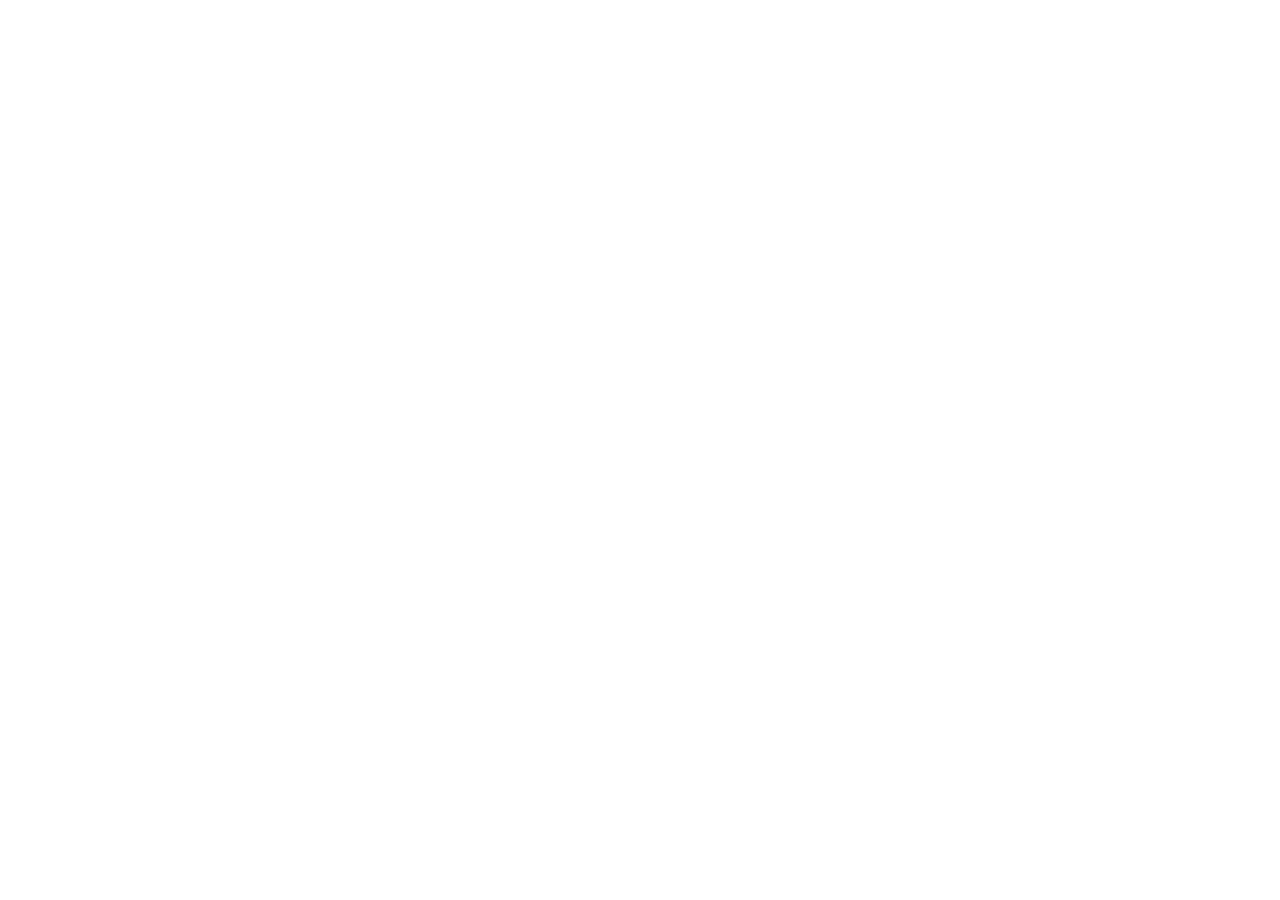
==== src/acessibilidade.html @ 803e3a6e "Organiza site em src e documentação em docs sem alterar arquivos" ====
<!DOCTYPE html>
<html lang="en">
<head>
    <meta charset="UTF-8">
    <meta name="viewport" content="width=device-width, initial-scale=1.0">
    <title>Document</title>
</head>
<body>
    
</body>
</html>
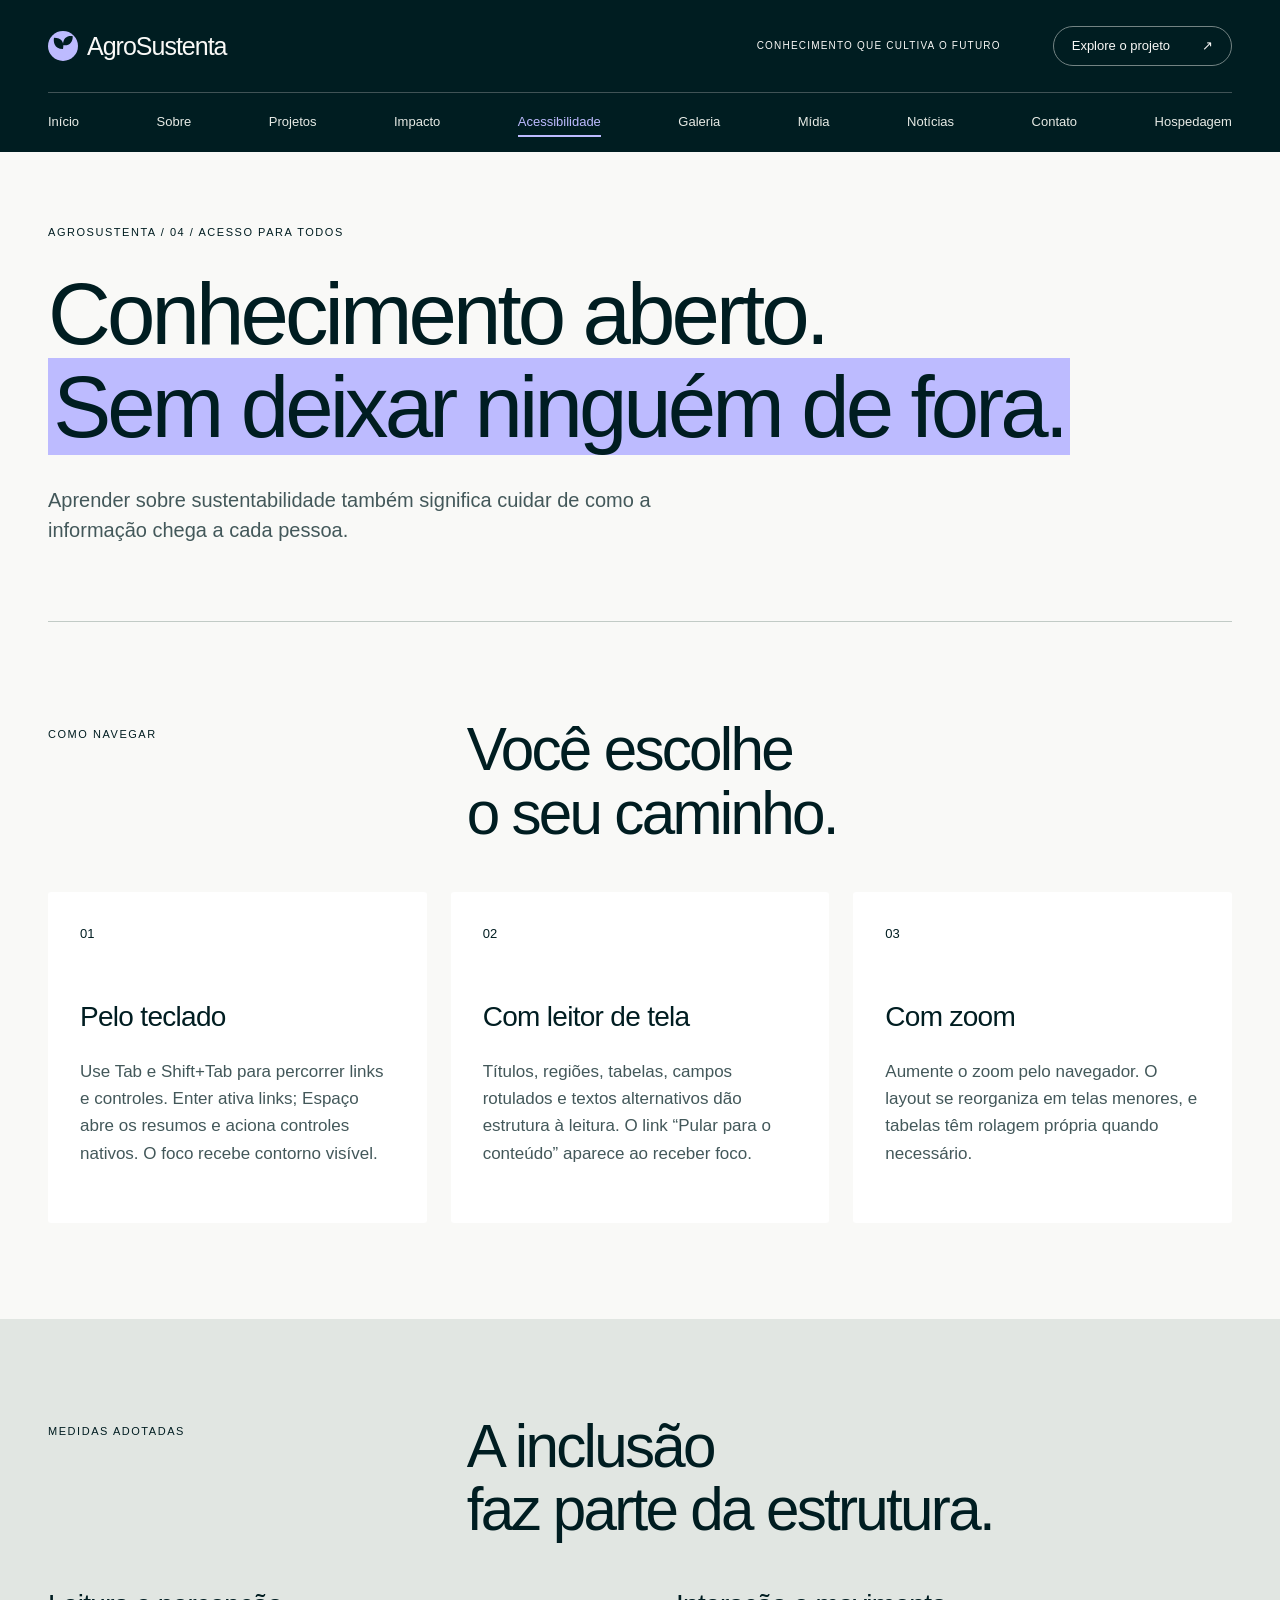
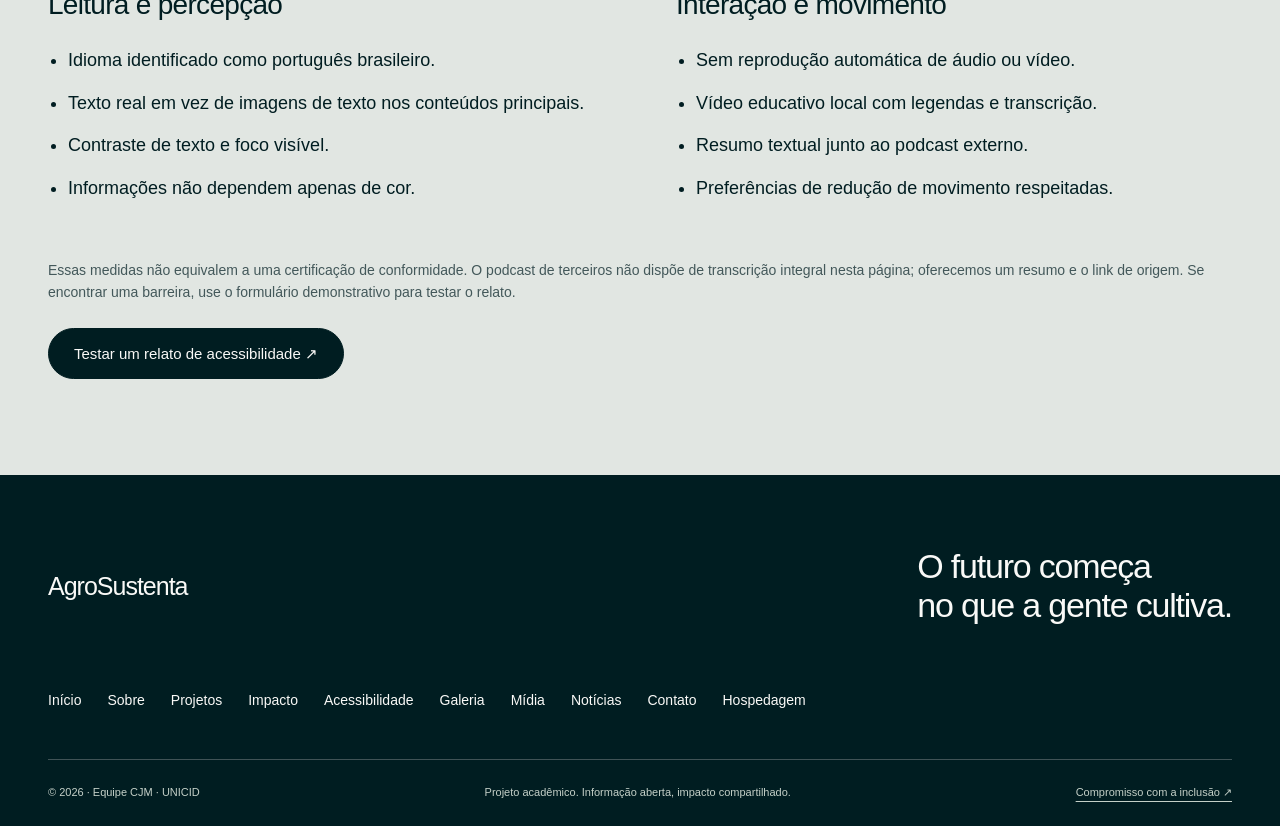
==== commit bd5d0915: "feat: implementa AgroSustenta em HTML/CSS e prepara deploy Railway" ====
--- a/src/acessibilidade.html
+++ b/src/acessibilidade.html
@@ -1,11 +1,71 @@
-<!DOCTYPE html>
-<html lang="en">
-<head>
-    <meta charset="UTF-8">
-    <meta name="viewport" content="width=device-width, initial-scale=1.0">
-    <title>Document</title>
-</head>
-<body>
-    
-</body>
-</html>+<!doctype html>
+<html lang="pt-BR">
+<head>
+<meta charset="utf-8">
+<meta name="viewport" content="width=device-width, initial-scale=1">
+<title>Acessibilidade | AgroSustenta</title>
+<meta name="description" content="Conheça os recursos de inclusão e navegação acessível do AgroSustenta.">
+<meta name="theme-color" content="#001d21">
+<link rel="icon" href="assets/simbolo.svg" type="image/svg+xml">
+<link rel="stylesheet" href="css/style.css">
+</head>
+<body>
+<a class="skip" href="#conteudo">Pular para o conteúdo</a>
+<header class="header"><div class="wrap topbar">
+<a class="brand" href="index.html" aria-label="AgroSustenta, início"><img src="assets/simbolo.svg" alt="" width="30" height="30">AgroSustenta</a><span class="header-note">CONHECIMENTO QUE CULTIVA O FUTURO</span><a class="pill small" href="projetos.html">Explore o projeto <span aria-hidden="true">↗</span></a>
+</div>
+<nav class="wrap nav" aria-label="Menu principal"><a href="index.html">Início</a><a href="sobre.html">Sobre</a><a href="projetos.html">Projetos</a><a href="impacto.html">Impacto</a><a href="acessibilidade.html" aria-current="page">Acessibilidade</a><a href="galeria.html">Galeria</a><a href="midia.html">Mídia</a><a href="noticias.html">Notícias</a><a href="contato.html">Contato</a><a href="orcamento_hospedagem.html">Hospedagem</a></nav></header>
+<main id="conteudo" tabindex="-1"><section class="page-intro wrap"><p class="eyebrow">AGROSUSTENTA / 04 / ACESSO PARA TODOS</p>
+<h1>Conhecimento aberto.<br><mark>Sem deixar ninguém de fora.</mark>
+</h1>
+<p class="lead">Aprender sobre sustentabilidade também significa cuidar de como a informação chega a cada pessoa.</p></section><section class="section "><div class="wrap">
+<div class="section-head">
+<p class="eyebrow">COMO NAVEGAR</p>
+<h2>Você escolhe<br>o seu caminho.</h2>
+</div>
+<div class="grid three">
+<article class="card"><span class="card-number">01</span><h3>Pelo teclado</h3>
+<p>Use Tab e Shift+Tab para percorrer links e controles. Enter ativa links; Espaço abre os resumos e aciona controles nativos. O foco recebe contorno visível.</p></article><article class="card"><span class="card-number">02</span><h3>Com leitor de tela</h3>
+<p>Títulos, regiões, tabelas, campos rotulados e textos alternativos dão estrutura à leitura. O link “Pular para o conteúdo” aparece ao receber foco.</p></article><article class="card"><span class="card-number">03</span><h3>Com zoom</h3>
+<p>Aumente o zoom pelo navegador. O layout se reorganiza em telas menores, e tabelas têm rolagem própria quando necessário.</p></article>
+</div>
+</div></section><section class="section sage"><div class="wrap">
+<div class="section-head">
+<p class="eyebrow">MEDIDAS ADOTADAS</p>
+<h2>A inclusão<br>faz parte da estrutura.</h2>
+</div>
+<div class="split">
+<div>
+<h3>Leitura e percepção</h3>
+<ul class="plain-list">
+<li>Idioma identificado como português brasileiro.</li>
+<li>Texto real em vez de imagens de texto nos conteúdos principais.</li>
+<li>Contraste de texto e foco visível.</li>
+<li>Informações não dependem apenas de cor.</li>
+</ul>
+</div>
+<div>
+<h3>Interação e movimento</h3>
+<ul class="plain-list">
+<li>Sem reprodução automática de áudio ou vídeo.</li>
+<li>Vídeo educativo local com legendas e transcrição.</li>
+<li>Resumo textual junto ao podcast externo.</li>
+<li>Preferências de redução de movimento respeitadas.</li>
+</ul>
+</div>
+</div>
+<p class="note">Essas medidas não equivalem a uma certificação de conformidade. O podcast de terceiros não dispõe de transcrição integral nesta página; oferecemos um resumo e o link de origem. Se encontrar uma barreira, use o formulário demonstrativo para testar o relato.</p>
+<a class="pill" href="contato.html">Testar um relato de acessibilidade ↗</a>
+</div></section></main>
+<footer class="footer"><div class="wrap">
+<div class="footer-heading">
+<a class="brand" href="index.html">AgroSustenta</a><p>O futuro começa<br>no que a gente cultiva.</p>
+</div>
+<nav class="footer-nav" aria-label="Menu do rodapé"><a href="index.html">Início</a><a href="sobre.html">Sobre</a><a href="projetos.html">Projetos</a><a href="impacto.html">Impacto</a><a href="acessibilidade.html">Acessibilidade</a><a href="galeria.html">Galeria</a><a href="midia.html">Mídia</a><a href="noticias.html">Notícias</a><a href="contato.html">Contato</a><a href="orcamento_hospedagem.html">Hospedagem</a></nav><div class="footer-bottom">
+<p>© 2026 · Equipe CJM · UNICID</p>
+<p>Projeto acadêmico. Informação aberta, impacto compartilhado.</p>
+<a href="acessibilidade.html">Compromisso com a inclusão ↗</a>
+</div>
+</div></footer>
+</body>
+</html>
--- a/src/css/style.css
+++ b/src/css/style.css
@@ -0,0 +1,949 @@
+/* AgroSustenta: HTML/CSS estático. Referência editorial AngelList / Refero. */
+:root {
+  --ink:#001d21;
+  --paper:#f9f9f7;
+  --sage:#e1e6e2;
+  --accent:#bdbbff;
+  --line:#c2cbc6;
+  --muted:#43585a;
+  --max:1280px
+}
+* {
+  box-sizing:border-box
+}
+html {
+  scroll-behavior:smooth;
+  scroll-padding-top:24px
+}
+body {
+  margin:0;
+  background:var(--paper);
+  color:var(--ink);
+  font:18px/1.6 Arial,Helvetica,sans-serif
+}
+a {
+  color:inherit;
+  text-underline-offset:5px
+}
+a:hover {
+  text-decoration-thickness:2px
+}
+button,input,select,textarea {
+  font:inherit
+}
+img {
+  display:block;
+  max-width:100%;
+  height:auto
+}
+p {
+  margin:0 0 24px
+}
+h1,h2,h3 {
+  font-weight:400;
+  margin:0 0 24px;
+  line-height:1.06;
+  letter-spacing:-.045em
+}
+h1 {
+  font-size:clamp(44px,6.8vw,96px)
+}
+h2 {
+  font-size:clamp(36px,4.7vw,64px)
+}
+h3 {
+  font-size:28px;
+  line-height:1.2;
+  letter-spacing:-.025em
+}
+mark {
+  background:var(--accent);
+  color:var(--ink);
+  padding:0 .06em
+}
+.wrap {
+  width:min(var(--max),calc(100% - 96px));
+  margin-inline:auto
+}
+.skip {
+  position:absolute;
+  top:-100px;
+  left:24px;
+  padding:12px 24px;
+  background:var(--accent);
+  color:var(--ink);
+  z-index:10
+}
+.skip:focus {
+  top:8px
+}
+:focus-visible {
+  outline:3px solid #7161d5;
+  outline-offset:5px
+}
+.header {
+  background:var(--ink);
+  color:var(--paper)
+}
+.topbar {
+  display:flex;
+  align-items:center;
+  justify-content:space-between;
+  gap:24px;
+  padding-block:26px
+}
+.brand {
+  display:flex;
+  align-items:center;
+  gap:9px;
+  font-size:25px;
+  font-weight:500;
+  letter-spacing:-1px;
+  text-decoration:none;
+  white-space:nowrap
+}
+.brand-dot {
+  align-self:flex-start;
+  font-size:12px;
+  margin:2px 0 0 -4px
+}
+.header-note {
+  font-size:10px;
+  letter-spacing:.12em;
+  margin-left:auto;
+  margin-right:28px
+}
+.nav {
+  display:flex;
+  align-items:center;
+  justify-content:space-between;
+  gap:16px;
+  padding-block:17px;
+  border-top:1px solid #405356;
+  flex-wrap:wrap
+}
+.nav a {
+  font-size:13px;
+  text-decoration:none;
+  padding:2px 0;
+  color:#e7ebe6
+}
+.nav a[aria-current] {
+  color:var(--accent);
+  box-shadow:0 2px var(--accent)
+}
+.nav a:hover {
+  color:var(--accent)
+}
+.pill {
+  display:inline-flex;
+  align-items:center;
+  justify-content:center;
+  gap:32px;
+  border:1px solid var(--ink);
+  border-radius:999px;
+  background:var(--ink);
+  color:var(--paper);
+  padding:14px 25px;
+  text-decoration:none;
+  font-size:15px;
+  cursor:pointer;
+  line-height:1.4
+}
+.pill:hover {
+  background:#29464a;
+  text-decoration:none
+}
+.pill.small {
+  background:transparent;
+  border-color:#738383;
+  padding:10px 18px;
+  font-size:13px
+}
+.pill.light {
+  background:var(--accent);
+  color:var(--ink);
+  border:0
+}
+.pill.light:hover {
+  background:#d1d0ff
+}
+.eyebrow {
+  font-size:11px;
+  letter-spacing:.14em;
+  line-height:1.5;
+  margin:0 0 28px
+}
+.hero {
+  background:var(--ink);
+  color:var(--paper);
+  padding:50px 0 0
+}
+.hero-top {
+  display:flex;
+  justify-content:space-between;
+  gap:24px
+}
+.hero .eyebrow {
+  color:#c4d0c8
+}
+.edition {
+  font-size:10px;
+  letter-spacing:.12em;
+  color:#c4d0c8
+}
+.hero h1 {
+  font-size:clamp(48px,7.6vw,106px);
+  max-width:1100px;
+  margin:6px 0 38px;
+  line-height:1.02
+}
+.hero h1 span {
+  color:var(--accent)
+}
+.hero-bottom {
+  display:flex;
+  justify-content:space-between;
+  gap:48px;
+  align-items:center;
+  padding-bottom:44px
+}
+.hero-bottom p {
+  font-size:17px;
+  max-width:560px;
+  color:#d2dcd6;
+  margin:0
+}
+.hero-image {
+  height:400px;
+  margin:0;
+  position:relative;
+  overflow:hidden;
+  border-radius:200px 200px 0 0
+}
+.hero-image img {
+  width:100%;
+  height:100%;
+  object-fit:cover;
+  object-position:center 55%;
+  filter:brightness(.78)
+}
+.hero-image figcaption {
+  position:absolute;
+  inset:auto 40px 26px;
+  color:white;
+  font-size:10px;
+  letter-spacing:.1em;
+  display:flex;
+  justify-content:space-between;
+  gap:16px;
+  text-shadow:0 1px 8px #000
+}
+.section {
+  padding:96px 0
+}
+.section-head {
+  display:grid;
+  grid-template-columns:1fr 2fr;
+  gap:36px;
+  margin-bottom:46px
+}
+.section-head h2 {
+  margin:0;
+  max-width:900px
+}
+.section-head .eyebrow {
+  padding-top:8px
+}
+.sage {
+  background:var(--sage)
+}
+.grid {
+  display:grid;
+  gap:24px
+}
+.three {
+  grid-template-columns:repeat(3,1fr)
+}
+.two {
+  grid-template-columns:repeat(2,1fr)
+}
+.card {
+  padding:32px;
+  background:#fff;
+  min-width:0;
+  border-radius:3px
+}
+.card-number {
+  display:block;
+  margin-bottom:56px;
+  font-size:13px
+}
+.card p {
+  font-size:17px;
+  color:var(--muted)
+}
+.card a {
+  font-size:15px
+}
+.card .tag {
+  margin-bottom:28px
+}
+.split {
+  display:grid;
+  grid-template-columns:1fr 1fr;
+  gap:72px;
+  align-items:start
+}
+.lead {
+  font-size:23px;
+  line-height:1.5;
+  max-width:760px
+}
+.stats {
+  display:grid;
+  grid-template-columns:1fr 1fr 1.1fr;
+  gap:32px
+}
+.stats article {
+  padding-top:24px;
+  border-top:1px solid var(--line)
+}
+.stat {
+  font-size:clamp(64px,7vw,94px);
+  letter-spacing:-.07em;
+  line-height:1.1;
+  margin:12px 0 24px
+}
+.stat span {
+  font-size:.36em;
+  letter-spacing:-.02em
+}
+.stats h3 {
+  font-size:20px;
+  letter-spacing:-.015em;
+  max-width:290px;
+  line-height:1.35
+}
+.stats article>p:last-child {
+  font-size:12px;
+  color:var(--muted)
+}
+.stats .stat-message {
+  border:0;
+  background:var(--accent);
+  border-radius:100px 100px 3px 3px;
+  padding:44px 30px 30px;
+  display:flex;
+  flex-direction:column;
+  justify-content:space-between;
+  gap:24px
+}
+.stat-message h3 {
+  font-size:28px;
+  margin:0
+}
+.stat-message a {
+  font-size:14px
+}
+.tag {
+  display:inline-block;
+  width:fit-content;
+  border-radius:999px;
+  background:var(--accent);
+  color:var(--ink);
+  padding:5px 12px;
+  font-size:10px;
+  letter-spacing:.075em;
+  line-height:1.5
+}
+.stat-message .tag {
+  padding:0;
+  background:transparent
+}
+.page-intro {
+  padding-top:72px;
+  padding-bottom:76px;
+  border-bottom:1px solid var(--line)
+}
+.page-intro h1 {
+  margin-bottom:32px
+}
+.page-intro .lead {
+  color:var(--muted);
+  font-size:20px;
+  max-width:690px;
+  margin-bottom:0
+}
+.accordion details {
+  border-top:1px solid var(--line);
+  padding:24px 0
+}
+.accordion details:last-child {
+  border-bottom:1px solid var(--line)
+}
+summary {
+  cursor:pointer;
+  font-size:20px;
+  line-height:1.45
+}
+details p {
+  margin:20px 0 0;
+  max-width:830px
+}
+details[open] summary {
+  margin-bottom:16px
+}
+.project-list {
+  display:grid;
+  grid-template-columns:repeat(3,1fr);
+  gap:48px
+}
+.project-list article {
+  border-top:1px solid var(--line);
+  padding-top:24px
+}
+.project-list h3 {
+  margin-top:28px
+}
+.project-list p {
+  font-size:17px
+}
+.muted {
+  color:var(--muted)
+}
+.steps {
+  margin:0;
+  padding:0;
+  list-style:none;
+  counter-reset:steps
+}
+.steps li {
+  display:grid;
+  grid-template-columns:32px 1fr;
+  column-gap:20px;
+  border-top:1px solid var(--line);
+  padding:22px 0;
+  counter-increment:steps
+}
+.steps li:before {
+  content:counter(steps,decimal-leading-zero);
+  font-size:13px;
+  grid-row:1/3
+}
+.steps strong {
+  font-weight:500;
+  font-size:23px
+}
+.steps span {
+  font-size:17px;
+  display:block
+}
+.note {
+  font-size:14px;
+  line-height:1.6;
+  color:var(--muted);
+  margin-top:24px
+}
+.table-scroll {
+  overflow:auto;
+  margin-bottom:24px
+}
+table {
+  border-collapse:collapse;
+  width:100%;
+  min-width:620px;
+  font-size:16px;
+  line-height:1.5;
+  text-align:left
+}
+caption {
+  text-align:left;
+  font-size:14px;
+  color:var(--muted);
+  padding:0 0 20px
+}
+th,td {
+  padding:22px 20px;
+  border-bottom:1px solid var(--line);
+  vertical-align:top
+}
+th {
+  font-weight:500
+}
+thead th {
+  font-size:12px;
+  letter-spacing:.04em;
+  background:var(--ink);
+  color:var(--paper)
+}
+tbody th {
+  width:35%
+}
+td a {
+  font-size:14px
+}
+.total {
+  background:var(--accent)
+}
+.sources {
+  border-top:1px solid var(--line);
+  padding:48px 0
+}
+.sources h2 {
+  font-size:24px;
+  letter-spacing:-.02em
+}
+.sources ul {
+  padding-left:20px;
+  font-size:15px
+}
+.sources>p {
+  font-size:12px;
+  color:var(--muted)
+}
+.plain-list {
+  padding-left:20px
+}
+.plain-list li {
+  padding-bottom:14px
+}
+.gallery {
+  display:grid;
+  grid-template-columns:1fr 1fr;
+  gap:56px 32px
+}
+.gallery figure {
+  margin:0
+}
+.gallery figure:first-child {
+  grid-column:1/-1
+}
+.gallery img {
+  width:100%;
+  aspect-ratio:3/2;
+  object-fit:cover;
+  border-radius:180px 180px 2px 2px
+}
+.gallery figure:first-child img {
+  aspect-ratio:2.4;
+  max-height:500px;
+  border-radius:240px 240px 2px 2px
+}
+.gallery figcaption {
+  padding-top:24px
+}
+.gallery h2 {
+  font-size:26px;
+  letter-spacing:-.02em
+}
+.gallery p {
+  font-size:15px;
+  max-width:650px
+}
+.media-layout {
+  display:grid;
+  grid-template-columns:1.4fr 1fr;
+  gap:40px
+}
+.media-layout h3 {
+  margin-top:24px
+}
+video {
+  width:100%;
+  height:auto;
+  border-radius:4px
+}
+audio {
+  width:100%;
+  margin:20px 0
+}
+iframe {
+  width:100%;
+  border:0;
+  border-radius:4px;
+  background:var(--accent)
+}
+.feature-news {
+  display:grid;
+  grid-template-columns:1fr 1fr;
+  gap:64px;
+  align-items:center
+}
+.feature-news h3 {
+  font-size:42px
+}
+.feature-news img {
+  width:100%;
+  height:460px;
+  object-fit:cover;
+  border-radius:240px 240px 4px 4px
+}
+.contact fieldset {
+  border:0;
+  padding:0;
+  margin:0
+}
+.contact legend {
+  font-size:24px;
+  margin-bottom:24px
+}
+.contact label:not(.check) {
+  display:block;
+  font-size:15px;
+  margin-bottom:8px
+}
+.contact label span {
+  font-size:12px;
+  color:var(--muted)
+}
+input:not([type=checkbox]),select,textarea {
+  width:100%;
+  border:1px solid #657976;
+  background:white;
+  border-radius:4px;
+  padding:13px 15px;
+  color:var(--ink);
+  margin-bottom:24px;
+  min-height:50px
+}
+textarea {
+  resize:vertical
+}
+input::placeholder,textarea::placeholder {
+  color:#546966
+}
+.check {
+  display:flex;
+  gap:12px;
+  align-items:start;
+  font-size:14px;
+  margin-bottom:24px
+}
+.check input {
+  width:20px;
+  height:20px;
+  flex-shrink:0;
+  accent-color:var(--ink)
+}
+.form-status {
+  display:none;
+  background:var(--accent);
+  padding:24px;
+  margin-top:24px
+}
+.form-status:target,.form-status.visible {
+  display:block
+}
+.budget {
+  margin-top:56px;
+  padding-top:40px;
+  border-top:1px solid var(--line)
+}
+.budget h3 {
+  margin-top:24px
+}
+.footer {
+  background:var(--ink);
+  color:var(--paper);
+  padding:72px 0 24px
+}
+.footer-heading {
+  display:flex;
+  justify-content:space-between;
+  gap:32px;
+  margin-bottom:64px
+}
+.footer-heading>p {
+  font-size:34px;
+  letter-spacing:-.035em;
+  line-height:1.15;
+  margin:0
+}
+.footer-nav {
+  display:flex;
+  gap:16px 26px;
+  flex-wrap:wrap;
+  margin-bottom:48px
+}
+.footer-nav a {
+  font-size:14px;
+  text-decoration:none
+}
+.footer-bottom {
+  border-top:1px solid #405356;
+  padding-top:24px;
+  display:flex;
+  justify-content:space-between;
+  gap:24px;
+  color:#c4d0c8;
+  font-size:11px
+}
+.footer-bottom p {
+  margin:0
+}
+@media(min-width:1600px) {
+  .hero h1 {
+    font-size:112px
+  }
+}
+@media(max-width:1000px) {
+  .wrap {
+    width:calc(100% - 48px)
+  }
+  .header-note {
+    display:none
+  }
+  .nav {
+    justify-content:flex-start;
+    gap:16px 24px
+  }
+  .hero {
+    padding-top:40px
+  }
+  .hero-image {
+    height:320px
+  }
+  .section {
+    padding:64px 0
+  }
+  .section-head {
+    grid-template-columns:1fr;
+    gap:0
+  }
+  .section-head .eyebrow {
+    margin-bottom:20px
+  }
+  .split {
+    gap:36px
+  }
+  .three,.project-list {
+    grid-template-columns:1fr
+  }
+  .card {
+    padding:28px
+  }
+  .card-number {
+    margin-bottom:28px
+  }
+  .stats {
+    grid-template-columns:1fr 1fr
+  }
+  .stats .stat-message {
+    grid-column:1/-1;
+    flex-direction:row;
+    align-items:center;
+    border-radius:4px;
+    padding:28px
+  }
+  .media-layout {
+    grid-template-columns:1fr
+  }
+  .feature-news {
+    gap:32px
+  }
+  .feature-news img {
+    height:340px
+  }
+  .footer-bottom {
+    flex-wrap:wrap
+  }
+}
+@media(max-width:600px) {
+  .wrap {
+    width:calc(100% - 40px)
+  }
+  .topbar {
+    padding-block:22px;
+    flex-wrap:wrap;
+    gap:16px
+  }
+  .brand {
+    font-size:23px
+  }
+  .topbar>.pill {
+    font-size:11px;
+    padding:8px 12px;
+    gap:12px
+  }
+  .nav {
+    gap:13px 20px;
+    padding-block:17px
+  }
+  .nav a {
+    font-size:13px
+  }
+  .hero {
+    padding-top:32px
+  }
+  .edition {
+    display:none
+  }
+  .hero-top .eyebrow {
+    font-size:9px;
+    letter-spacing:.08em
+  }
+  .hero h1 {
+    font-size:clamp(42px,10.2vw,61px);
+    letter-spacing:-.055em;
+    margin-bottom:28px
+  }
+  .hero-bottom {
+    display:block;
+    padding-bottom:36px
+  }
+  .hero-bottom p {
+    font-size:16px;
+    margin-bottom:26px
+  }
+  .hero-image {
+    height:260px;
+    border-radius:140px 140px 0 0
+  }
+  .hero-image figcaption {
+    inset:auto 24px 20px;
+    font-size:8px
+  }
+  .hero-image figcaption span {
+    display:none
+  }
+  .section {
+    padding:56px 0
+  }
+  .section-head {
+    margin-bottom:32px
+  }
+  .section-head h2 {
+    font-size:36px
+  }
+  .split,.two,.stats,.feature-news,.gallery {
+    grid-template-columns:1fr
+  }
+  .lead {
+    font-size:21px
+  }
+  .stats .stat-message {
+    grid-column:auto;
+    display:block;
+    border-radius:80px 80px 4px 4px;
+    padding:36px
+  }
+  .stats .stat-message h3 {
+    margin:24px 0
+  }
+  .stats article {
+    padding:20px 0
+  }
+  .stat {
+    font-size:80px
+  }
+  .page-intro {
+    padding-top:48px;
+    padding-bottom:48px
+  }
+  .page-intro h1 {
+    font-size:46px
+  }
+  .page-intro .lead {
+    font-size:18px
+  }
+  .gallery figure:first-child {
+    grid-column:auto
+  }
+  .gallery figure:first-child img {
+    aspect-ratio:3/2;
+    border-radius:140px 140px 2px 2px
+  }
+  .gallery {
+    gap:40px
+  }
+  .feature-news h3 {
+    font-size:34px
+  }
+  .feature-news img {
+    height:300px
+  }
+  .project-list {
+    gap:40px
+  }
+  iframe {
+    height:480px
+  }
+  .footer {
+    padding-top:48px
+  }
+  .footer-heading {
+    display:block;
+    margin-bottom:36px
+  }
+  .footer-heading>p {
+    font-size:30px;
+    margin-top:32px
+  }
+  .footer-nav {
+    gap:16px 24px
+  }
+  .footer-bottom {
+    display:block
+  }
+  .footer-bottom>* {
+    display:block;
+    margin:0 0 14px!important
+  }
+  .budget .stat {
+    font-size:64px
+  }
+  th,td {
+    padding:16px 14px
+  }
+}
+@media(prefers-reduced-motion:reduce) {
+  html {
+    scroll-behavior:auto
+  }
+  *,*:before,*:after {
+    animation:none!important;
+    transition:none!important
+  }
+}
+@media(forced-colors:active) {
+  .pill,.tag {
+    border:1px solid ButtonText
+  }
+  .nav a[aria-current] {
+    text-decoration:underline
+  }
+}
+@media print {
+  .header,.footer,.pill,.skip {
+    display:none
+  }
+  .wrap {
+    width:100%
+  }
+  .section,.page-intro {
+    padding:24px 0
+  }
+  .hero {
+    background:white;
+    color:black
+  }
+  .hero h1 span {
+    color:black
+  }
+  .hero-image {
+    height:200px
+  }
+  .table-scroll {
+    overflow:visible
+  }
+  table {
+    min-width:0
+  }
+  a {
+    overflow-wrap:anywhere
+  }
+  details {
+    display:block
+  }
+}
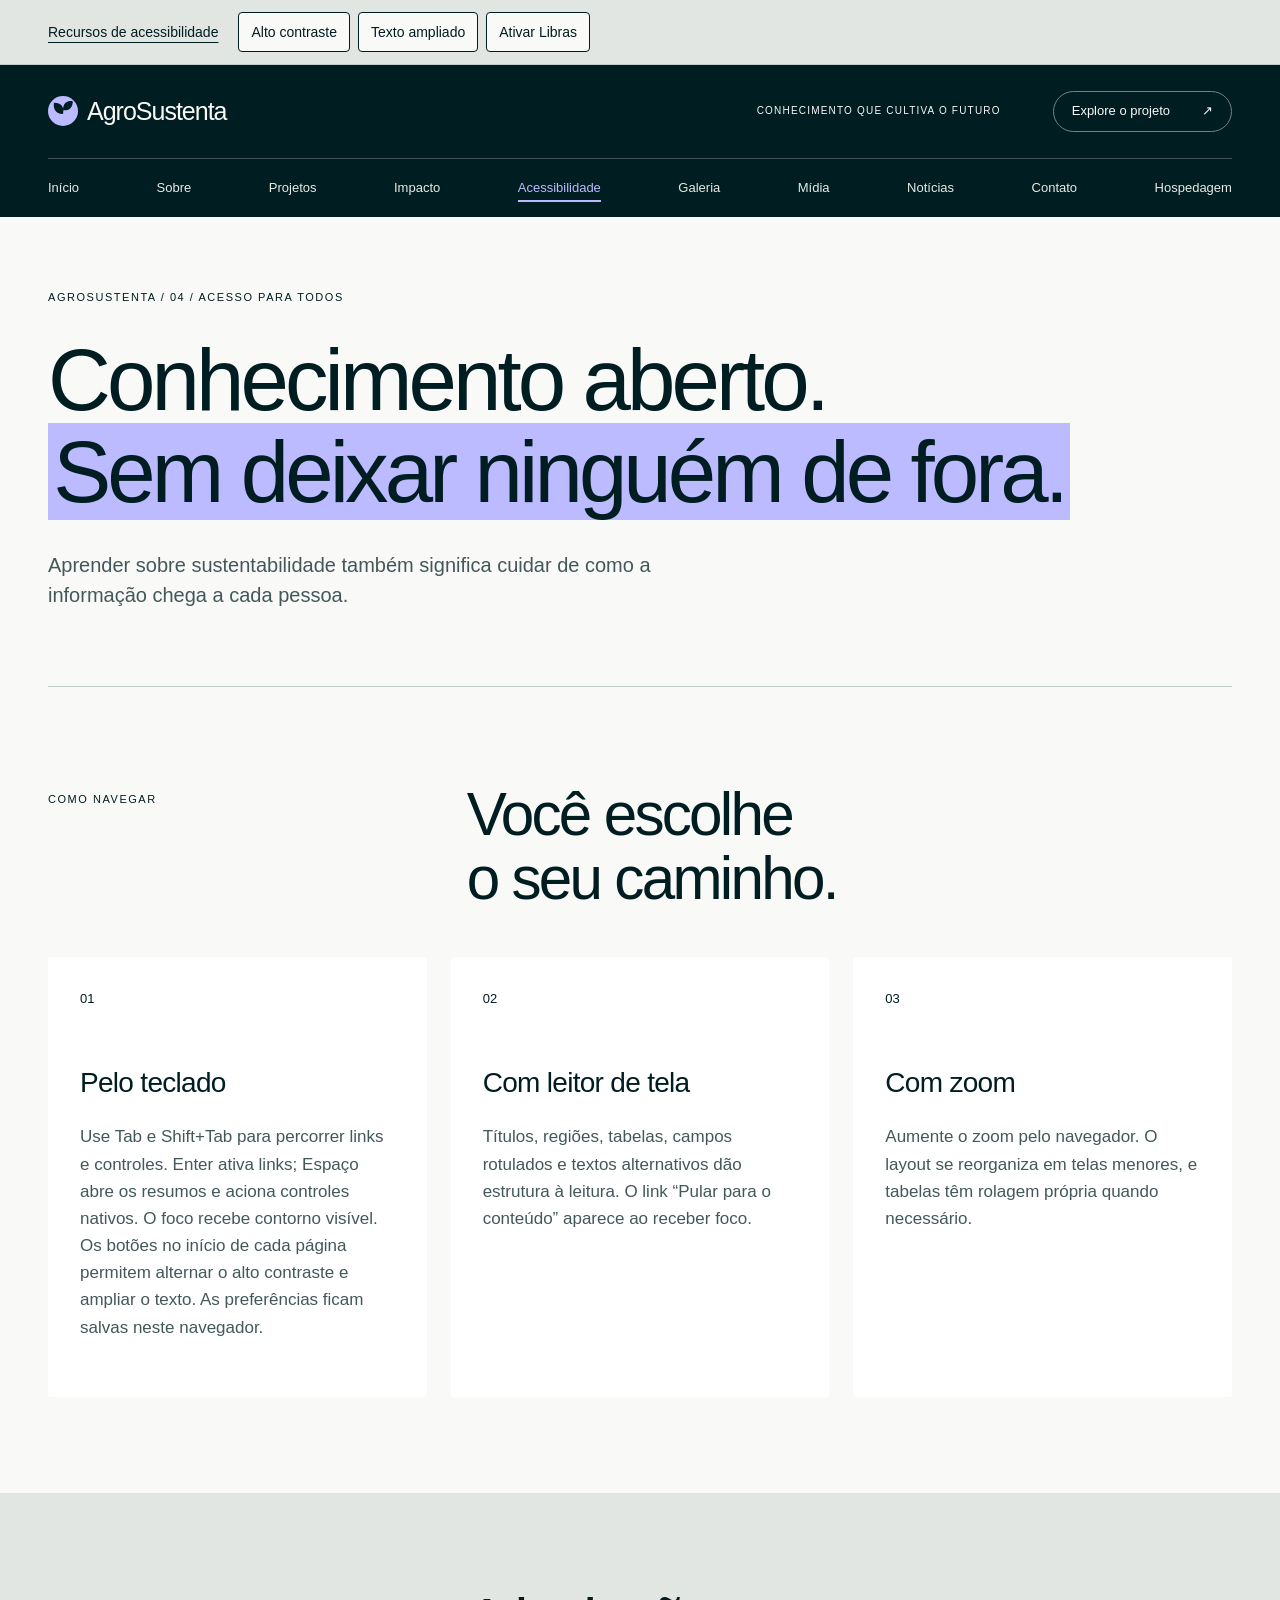
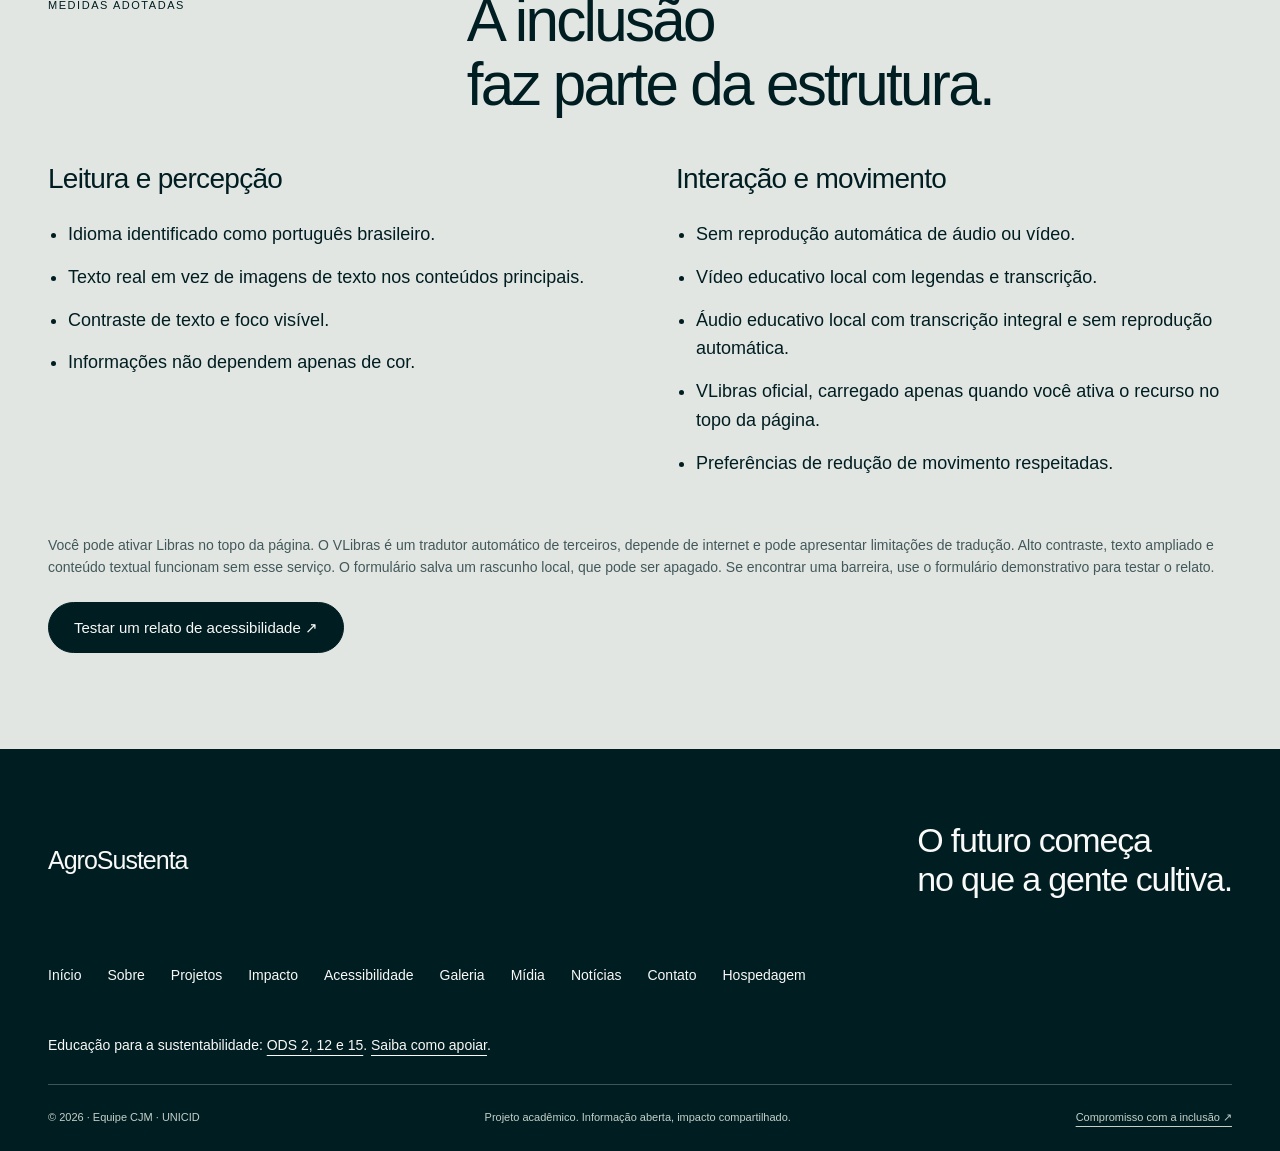
==== commit 6da79935: "fix: concluir requisitos da segunda entrega do AgroSustenta Completa formulário com validação JS e l" ====
--- a/src/acessibilidade.html
+++ b/src/acessibilidade.html
@@ -8,13 +8,35 @@
 <meta name="theme-color" content="#001d21">
 <link rel="icon" href="assets/simbolo.svg" type="image/svg+xml">
 <link rel="stylesheet" href="css/style.css">
+<script src="js/acessibilidade.js" defer></script>
 </head>
 <body>
 <a class="skip" href="#conteudo">Pular para o conteúdo</a>
+
+<div class="a11y-bar">
+  <div class="wrap a11y-inner">
+    <a href="acessibilidade.html">Recursos de acessibilidade</a>
+    <div id="controles-acessibilidade" class="a11y-controls" role="group" aria-label="Preferências de leitura" hidden>
+      <button id="alto-contraste" type="button" aria-pressed="false">Alto contraste</button>
+      <button id="texto-ampliado" type="button" aria-pressed="false">Texto ampliado</button>
+      <button id="ativar-libras" type="button" aria-describedby="aviso-acessibilidade">Ativar Libras</button>
+    </div>
+    <p id="aviso-acessibilidade" class="a11y-status" role="status"></p>
+  </div>
+</div>
 <header class="header"><div class="wrap topbar">
 <a class="brand" href="index.html" aria-label="AgroSustenta, início"><img src="assets/simbolo.svg" alt="" width="30" height="30">AgroSustenta</a><span class="header-note">CONHECIMENTO QUE CULTIVA O FUTURO</span><a class="pill small" href="projetos.html">Explore o projeto <span aria-hidden="true">↗</span></a>
 </div>
-<nav class="wrap nav" aria-label="Menu principal"><a href="index.html">Início</a><a href="sobre.html">Sobre</a><a href="projetos.html">Projetos</a><a href="impacto.html">Impacto</a><a href="acessibilidade.html" aria-current="page">Acessibilidade</a><a href="galeria.html">Galeria</a><a href="midia.html">Mídia</a><a href="noticias.html">Notícias</a><a href="contato.html">Contato</a><a href="orcamento_hospedagem.html">Hospedagem</a></nav></header>
+<nav class="wrap nav" aria-label="Menu principal"><a href="index.html">Início</a>
+<a href="sobre.html">Sobre</a>
+<a href="projetos.html">Projetos</a>
+<a href="impacto.html">Impacto</a>
+<a href="acessibilidade.html" aria-current="page">Acessibilidade</a>
+<a href="galeria.html">Galeria</a>
+<a href="midia.html">Mídia</a>
+<a href="noticias.html">Notícias</a>
+<a href="contato.html">Contato</a>
+<a href="orcamento_hospedagem.html">Hospedagem</a></nav></header>
 <main id="conteudo" tabindex="-1"><section class="page-intro wrap"><p class="eyebrow">AGROSUSTENTA / 04 / ACESSO PARA TODOS</p>
 <h1>Conhecimento aberto.<br><mark>Sem deixar ninguém de fora.</mark>
 </h1>
@@ -25,7 +47,7 @@
 </div>
 <div class="grid three">
 <article class="card"><span class="card-number">01</span><h3>Pelo teclado</h3>
-<p>Use Tab e Shift+Tab para percorrer links e controles. Enter ativa links; Espaço abre os resumos e aciona controles nativos. O foco recebe contorno visível.</p></article><article class="card"><span class="card-number">02</span><h3>Com leitor de tela</h3>
+<p>Use Tab e Shift+Tab para percorrer links e controles. Enter ativa links; Espaço abre os resumos e aciona controles nativos. O foco recebe contorno visível. Os botões no início de cada página permitem alternar o alto contraste e ampliar o texto. As preferências ficam salvas neste navegador.</p></article><article class="card"><span class="card-number">02</span><h3>Com leitor de tela</h3>
 <p>Títulos, regiões, tabelas, campos rotulados e textos alternativos dão estrutura à leitura. O link “Pular para o conteúdo” aparece ao receber foco.</p></article><article class="card"><span class="card-number">03</span><h3>Com zoom</h3>
 <p>Aumente o zoom pelo navegador. O layout se reorganiza em telas menores, e tabelas têm rolagem própria quando necessário.</p></article>
 </div>
@@ -49,19 +71,30 @@
 <ul class="plain-list">
 <li>Sem reprodução automática de áudio ou vídeo.</li>
 <li>Vídeo educativo local com legendas e transcrição.</li>
-<li>Resumo textual junto ao podcast externo.</li>
+<li>Áudio educativo local com transcrição integral e sem reprodução automática.</li>
+<li>VLibras oficial, carregado apenas quando você ativa o recurso no topo da página.</li>
 <li>Preferências de redução de movimento respeitadas.</li>
 </ul>
 </div>
 </div>
-<p class="note">Essas medidas não equivalem a uma certificação de conformidade. O podcast de terceiros não dispõe de transcrição integral nesta página; oferecemos um resumo e o link de origem. Se encontrar uma barreira, use o formulário demonstrativo para testar o relato.</p>
+<p class="note">Você pode ativar Libras no topo da página. O VLibras é um tradutor automático de terceiros, depende de internet e pode apresentar limitações de tradução. Alto contraste, texto ampliado e conteúdo textual funcionam sem esse serviço. O formulário salva um rascunho local, que pode ser apagado. Se encontrar uma barreira, use o formulário demonstrativo para testar o relato.</p>
 <a class="pill" href="contato.html">Testar um relato de acessibilidade ↗</a>
 </div></section></main>
 <footer class="footer"><div class="wrap">
 <div class="footer-heading">
 <a class="brand" href="index.html">AgroSustenta</a><p>O futuro começa<br>no que a gente cultiva.</p>
 </div>
-<nav class="footer-nav" aria-label="Menu do rodapé"><a href="index.html">Início</a><a href="sobre.html">Sobre</a><a href="projetos.html">Projetos</a><a href="impacto.html">Impacto</a><a href="acessibilidade.html">Acessibilidade</a><a href="galeria.html">Galeria</a><a href="midia.html">Mídia</a><a href="noticias.html">Notícias</a><a href="contato.html">Contato</a><a href="orcamento_hospedagem.html">Hospedagem</a></nav><div class="footer-bottom">
+<nav class="footer-nav" aria-label="Menu do rodapé"><a href="index.html">Início</a>
+<a href="sobre.html">Sobre</a>
+<a href="projetos.html">Projetos</a>
+<a href="impacto.html">Impacto</a>
+<a href="acessibilidade.html">Acessibilidade</a>
+<a href="galeria.html">Galeria</a>
+<a href="midia.html">Mídia</a>
+<a href="noticias.html">Notícias</a>
+<a href="contato.html">Contato</a>
+<a href="orcamento_hospedagem.html">Hospedagem</a></nav><p class="footer-purpose">Educação para a sustentabilidade: <a href="sobre.html#ods">ODS 2, 12 e 15</a>. <a href="projetos.html#apoie">Saiba como apoiar</a>.</p>
+<div class="footer-bottom">
 <p>© 2026 · Equipe CJM · UNICID</p>
 <p>Projeto acadêmico. Informação aberta, impacto compartilhado.</p>
 <a href="acessibilidade.html">Compromisso com a inclusão ↗</a>
--- a/src/css/style.css
+++ b/src/css/style.css
@@ -17,9 +17,10 @@
 }
 body {
   margin:0;
+  overflow-wrap:anywhere;
   background:var(--paper);
   color:var(--ink);
-  font:18px/1.6 Arial,Helvetica,sans-serif
+  font:1.125rem/1.6 Arial,Helvetica,sans-serif
 }
 a {
   color:inherit;
@@ -46,13 +47,13 @@
   letter-spacing:-.045em
 }
 h1 {
-  font-size:clamp(44px,6.8vw,96px)
+  font-size:clamp(2.75rem,6.8vw,6rem)
 }
 h2 {
-  font-size:clamp(36px,4.7vw,64px)
+  font-size:clamp(2.25rem,4.7vw,4rem)
 }
 h3 {
-  font-size:28px;
+  font-size:1.75rem;
   line-height:1.2;
   letter-spacing:-.025em
 }
@@ -96,7 +97,7 @@
   display:flex;
   align-items:center;
   gap:9px;
-  font-size:25px;
+  font-size:1.5625rem;
   font-weight:500;
   letter-spacing:-1px;
   text-decoration:none;
@@ -104,11 +105,11 @@
 }
 .brand-dot {
   align-self:flex-start;
-  font-size:12px;
+  font-size:0.75rem;
   margin:2px 0 0 -4px
 }
 .header-note {
-  font-size:10px;
+  font-size:0.625rem;
   letter-spacing:.12em;
   margin-left:auto;
   margin-right:28px
@@ -123,7 +124,7 @@
   flex-wrap:wrap
 }
 .nav a {
-  font-size:13px;
+  font-size:0.8125rem;
   text-decoration:none;
   padding:2px 0;
   color:#e7ebe6
@@ -146,7 +147,7 @@
   color:var(--paper);
   padding:14px 25px;
   text-decoration:none;
-  font-size:15px;
+  font-size:0.9375rem;
   cursor:pointer;
   line-height:1.4
 }
@@ -158,7 +159,7 @@
   background:transparent;
   border-color:#738383;
   padding:10px 18px;
-  font-size:13px
+  font-size:0.8125rem
 }
 .pill.light {
   background:var(--accent);
@@ -169,7 +170,7 @@
   background:#d1d0ff
 }
 .eyebrow {
-  font-size:11px;
+  font-size:0.6875rem;
   letter-spacing:.14em;
   line-height:1.5;
   margin:0 0 28px
@@ -188,12 +189,12 @@
   color:#c4d0c8
 }
 .edition {
-  font-size:10px;
+  font-size:0.625rem;
   letter-spacing:.12em;
   color:#c4d0c8
 }
 .hero h1 {
-  font-size:clamp(48px,7.6vw,106px);
+  font-size:clamp(3rem,7.6vw,6.625rem);
   max-width:1100px;
   margin:6px 0 38px;
   line-height:1.02
@@ -209,7 +210,7 @@
   padding-bottom:44px
 }
 .hero-bottom p {
-  font-size:17px;
+  font-size:1.0625rem;
   max-width:560px;
   color:#d2dcd6;
   margin:0
@@ -232,7 +233,7 @@
   position:absolute;
   inset:auto 40px 26px;
   color:white;
-  font-size:10px;
+  font-size:0.625rem;
   letter-spacing:.1em;
   display:flex;
   justify-content:space-between;
@@ -277,14 +278,14 @@
 .card-number {
   display:block;
   margin-bottom:56px;
-  font-size:13px
+  font-size:0.8125rem
 }
 .card p {
-  font-size:17px;
+  font-size:1.0625rem;
   color:var(--muted)
 }
 .card a {
-  font-size:15px
+  font-size:0.9375rem
 }
 .card .tag {
   margin-bottom:28px
@@ -296,7 +297,7 @@
   align-items:start
 }
 .lead {
-  font-size:23px;
+  font-size:1.4375rem;
   line-height:1.5;
   max-width:760px
 }
@@ -310,7 +311,7 @@
   border-top:1px solid var(--line)
 }
 .stat {
-  font-size:clamp(64px,7vw,94px);
+  font-size:clamp(4rem,7vw,5.875rem);
   letter-spacing:-.07em;
   line-height:1.1;
   margin:12px 0 24px
@@ -320,13 +321,13 @@
   letter-spacing:-.02em
 }
 .stats h3 {
-  font-size:20px;
+  font-size:1.25rem;
   letter-spacing:-.015em;
   max-width:290px;
   line-height:1.35
 }
 .stats article>p:last-child {
-  font-size:12px;
+  font-size:0.75rem;
   color:var(--muted)
 }
 .stats .stat-message {
@@ -340,11 +341,11 @@
   gap:24px
 }
 .stat-message h3 {
-  font-size:28px;
+  font-size:1.75rem;
   margin:0
 }
 .stat-message a {
-  font-size:14px
+  font-size:0.875rem
 }
 .tag {
   display:inline-block;
@@ -353,7 +354,7 @@
   background:var(--accent);
   color:var(--ink);
   padding:5px 12px;
-  font-size:10px;
+  font-size:0.625rem;
   letter-spacing:.075em;
   line-height:1.5
 }
@@ -371,7 +372,7 @@
 }
 .page-intro .lead {
   color:var(--muted);
-  font-size:20px;
+  font-size:1.25rem;
   max-width:690px;
   margin-bottom:0
 }
@@ -384,7 +385,7 @@
 }
 summary {
   cursor:pointer;
-  font-size:20px;
+  font-size:1.25rem;
   line-height:1.45
 }
 details p {
@@ -407,7 +408,7 @@
   margin-top:28px
 }
 .project-list p {
-  font-size:17px
+  font-size:1.0625rem
 }
 .muted {
   color:var(--muted)
@@ -428,19 +429,19 @@
 }
 .steps li:before {
   content:counter(steps,decimal-leading-zero);
-  font-size:13px;
+  font-size:0.8125rem;
   grid-row:1/3
 }
 .steps strong {
   font-weight:500;
-  font-size:23px
+  font-size:1.4375rem
 }
 .steps span {
-  font-size:17px;
+  font-size:1.0625rem;
   display:block
 }
 .note {
-  font-size:14px;
+  font-size:0.875rem;
   line-height:1.6;
   color:var(--muted);
   margin-top:24px
@@ -453,13 +454,13 @@
   border-collapse:collapse;
   width:100%;
   min-width:620px;
-  font-size:16px;
+  font-size:1rem;
   line-height:1.5;
   text-align:left
 }
 caption {
   text-align:left;
-  font-size:14px;
+  font-size:0.875rem;
   color:var(--muted);
   padding:0 0 20px
 }
@@ -472,7 +473,7 @@
   font-weight:500
 }
 thead th {
-  font-size:12px;
+  font-size:0.75rem;
   letter-spacing:.04em;
   background:var(--ink);
   color:var(--paper)
@@ -481,7 +482,7 @@
   width:35%
 }
 td a {
-  font-size:14px
+  font-size:0.875rem
 }
 .total {
   background:var(--accent)
@@ -491,15 +492,15 @@
   padding:48px 0
 }
 .sources h2 {
-  font-size:24px;
+  font-size:1.5rem;
   letter-spacing:-.02em
 }
 .sources ul {
   padding-left:20px;
-  font-size:15px
+  font-size:0.9375rem
 }
 .sources>p {
-  font-size:12px;
+  font-size:0.75rem;
   color:var(--muted)
 }
 .plain-list {
@@ -534,11 +535,11 @@
   padding-top:24px
 }
 .gallery h2 {
-  font-size:26px;
+  font-size:1.625rem;
   letter-spacing:-.02em
 }
 .gallery p {
-  font-size:15px;
+  font-size:0.9375rem;
   max-width:650px
 }
 .media-layout {
@@ -571,7 +572,7 @@
   align-items:center
 }
 .feature-news h3 {
-  font-size:42px
+  font-size:2.625rem
 }
 .feature-news img {
   width:100%;
@@ -585,16 +586,16 @@
   margin:0
 }
 .contact legend {
-  font-size:24px;
+  font-size:1.5rem;
   margin-bottom:24px
 }
 .contact label:not(.check) {
   display:block;
-  font-size:15px;
+  font-size:0.9375rem;
   margin-bottom:8px
 }
 .contact label span {
-  font-size:12px;
+  font-size:0.75rem;
   color:var(--muted)
 }
 input:not([type=checkbox]),select,textarea {
@@ -617,7 +618,7 @@
   display:flex;
   gap:12px;
   align-items:start;
-  font-size:14px;
+  font-size:0.875rem;
   margin-bottom:24px
 }
 .check input {
@@ -655,7 +656,7 @@
   margin-bottom:64px
 }
 .footer-heading>p {
-  font-size:34px;
+  font-size:2.125rem;
   letter-spacing:-.035em;
   line-height:1.15;
   margin:0
@@ -667,7 +668,7 @@
   margin-bottom:48px
 }
 .footer-nav a {
-  font-size:14px;
+  font-size:0.875rem;
   text-decoration:none
 }
 .footer-bottom {
@@ -677,14 +678,14 @@
   justify-content:space-between;
   gap:24px;
   color:#c4d0c8;
-  font-size:11px
+  font-size:0.6875rem
 }
 .footer-bottom p {
   margin:0
 }
 @media(min-width:1600px) {
   .hero h1 {
-    font-size:112px
+    font-size:7rem
   }
 }
 @media(max-width:1000px) {
@@ -759,10 +760,10 @@
     gap:16px
   }
   .brand {
-    font-size:23px
+    font-size:1.4375rem
   }
   .topbar>.pill {
-    font-size:11px;
+    font-size:0.6875rem;
     padding:8px 12px;
     gap:12px
   }
@@ -771,7 +772,7 @@
     padding-block:17px
   }
   .nav a {
-    font-size:13px
+    font-size:0.8125rem
   }
   .hero {
     padding-top:32px
@@ -780,11 +781,11 @@
     display:none
   }
   .hero-top .eyebrow {
-    font-size:9px;
+    font-size:0.5625rem;
     letter-spacing:.08em
   }
   .hero h1 {
-    font-size:clamp(42px,10.2vw,61px);
+    font-size:clamp(2.625rem,10.2vw,3.8125rem);
     letter-spacing:-.055em;
     margin-bottom:28px
   }
@@ -793,7 +794,7 @@
     padding-bottom:36px
   }
   .hero-bottom p {
-    font-size:16px;
+    font-size:1rem;
     margin-bottom:26px
   }
   .hero-image {
@@ -802,7 +803,7 @@
   }
   .hero-image figcaption {
     inset:auto 24px 20px;
-    font-size:8px
+    font-size:0.5rem
   }
   .hero-image figcaption span {
     display:none
@@ -814,13 +815,13 @@
     margin-bottom:32px
   }
   .section-head h2 {
-    font-size:36px
+    font-size:2.25rem
   }
   .split,.two,.stats,.feature-news,.gallery {
     grid-template-columns:1fr
   }
   .lead {
-    font-size:21px
+    font-size:1.3125rem
   }
   .stats .stat-message {
     grid-column:auto;
@@ -835,17 +836,17 @@
     padding:20px 0
   }
   .stat {
-    font-size:80px
+    font-size:5rem
   }
   .page-intro {
     padding-top:48px;
     padding-bottom:48px
   }
   .page-intro h1 {
-    font-size:46px
+    font-size:2.875rem
   }
   .page-intro .lead {
-    font-size:18px
+    font-size:1.125rem
   }
   .gallery figure:first-child {
     grid-column:auto
@@ -858,7 +859,7 @@
     gap:40px
   }
   .feature-news h3 {
-    font-size:34px
+    font-size:2.125rem
   }
   .feature-news img {
     height:300px
@@ -877,7 +878,7 @@
     margin-bottom:36px
   }
   .footer-heading>p {
-    font-size:30px;
+    font-size:1.875rem;
     margin-top:32px
   }
   .footer-nav {
@@ -891,7 +892,7 @@
     margin:0 0 14px!important
   }
   .budget .stat {
-    font-size:64px
+    font-size:4rem
   }
   th,td {
     padding:16px 14px
@@ -947,3 +948,39 @@
     display:block
   }
 }
+
+/* Preferências de leitura e estados do formulário. */
+html.texto-ampliado { font-size:125%; }
+[hidden] { display:none!important; }
+.a11y-bar { background:var(--sage); color:var(--ink); border-bottom:1px solid var(--line); }
+.a11y-inner { display:flex; align-items:center; flex-wrap:wrap; gap:8px 20px; padding-block:12px; font-size:.875rem; }
+.a11y-controls { display:flex; flex-wrap:wrap; gap:8px; }
+.a11y-controls button { padding:8px 12px; border:1px solid var(--ink); border-radius:4px; background:var(--paper); color:var(--ink); cursor:pointer; }
+.a11y-controls button[aria-pressed="true"] { background:var(--ink); color:var(--paper); }
+.a11y-controls button:disabled { cursor:default; }
+.a11y-status { flex-basis:100%; margin:0; }
+.a11y-status:empty { display:none; }
+.footer-purpose { font-size:.875rem; margin-bottom:28px; }
+.pill,.a11y-controls button,a { transition:background-color .15s,color .15s; }
+.pill.secondary { background:transparent; color:var(--ink); margin-top:12px; }
+.field-error { color:#9c2222; font-size:.875rem; margin:-16px 0 24px; }
+.field-error:empty { display:none; }
+.contact .campo-invalido { border:2px solid #9c2222; }
+.check:has(.campo-invalido) { outline:2px solid #9c2222; outline-offset:4px; }
+
+/* Cores explícitas evitam texto claro sobre cartões claros no alto contraste. */
+html.alto-contraste { --ink:#fff; --paper:#000; --sage:#111; --accent:#ffeb3b; --line:#fff; --muted:#fff; }
+.alto-contraste body,.alto-contraste .header,.alto-contraste .hero,.alto-contraste .footer { background:#000; color:#fff; }
+.alto-contraste .card,.alto-contraste .stats .stat-message,.alto-contraste .tag,.alto-contraste mark,.alto-contraste .total,.alto-contraste thead th,.alto-contraste .form-status { background:#111; color:#fff; border:1px solid #fff; }
+.alto-contraste a,.alto-contraste .nav a,.alto-contraste .nav a[aria-current] { color:#ffeb3b; }
+.alto-contraste .pill,.alto-contraste .a11y-controls button { background:#000; color:#ffeb3b; border:1px solid #ffeb3b; }
+.alto-contraste .a11y-controls button[aria-pressed="true"] { background:#ffeb3b; color:#000; }
+.alto-contraste input,.alto-contraste select,.alto-contraste textarea { background:#000; color:#fff; border-color:#fff; }
+.alto-contraste input::placeholder,.alto-contraste textarea::placeholder { color:#ddd; }
+.alto-contraste .field-error { color:#ffb3b3; }
+.alto-contraste .contact .campo-invalido,.alto-contraste .check:has(.campo-invalido) { border-color:#ffb3b3; outline-color:#ffb3b3; }
+.alto-contraste :focus-visible { outline-color:#ffeb3b; }
+.alto-contraste iframe { border:2px solid #fff; }
+.alto-contraste * { transition:none!important; }
+.alto-contraste .pill:hover { background:#000; color:#ffeb3b; }
+@media print { .a11y-bar { display:none; } }
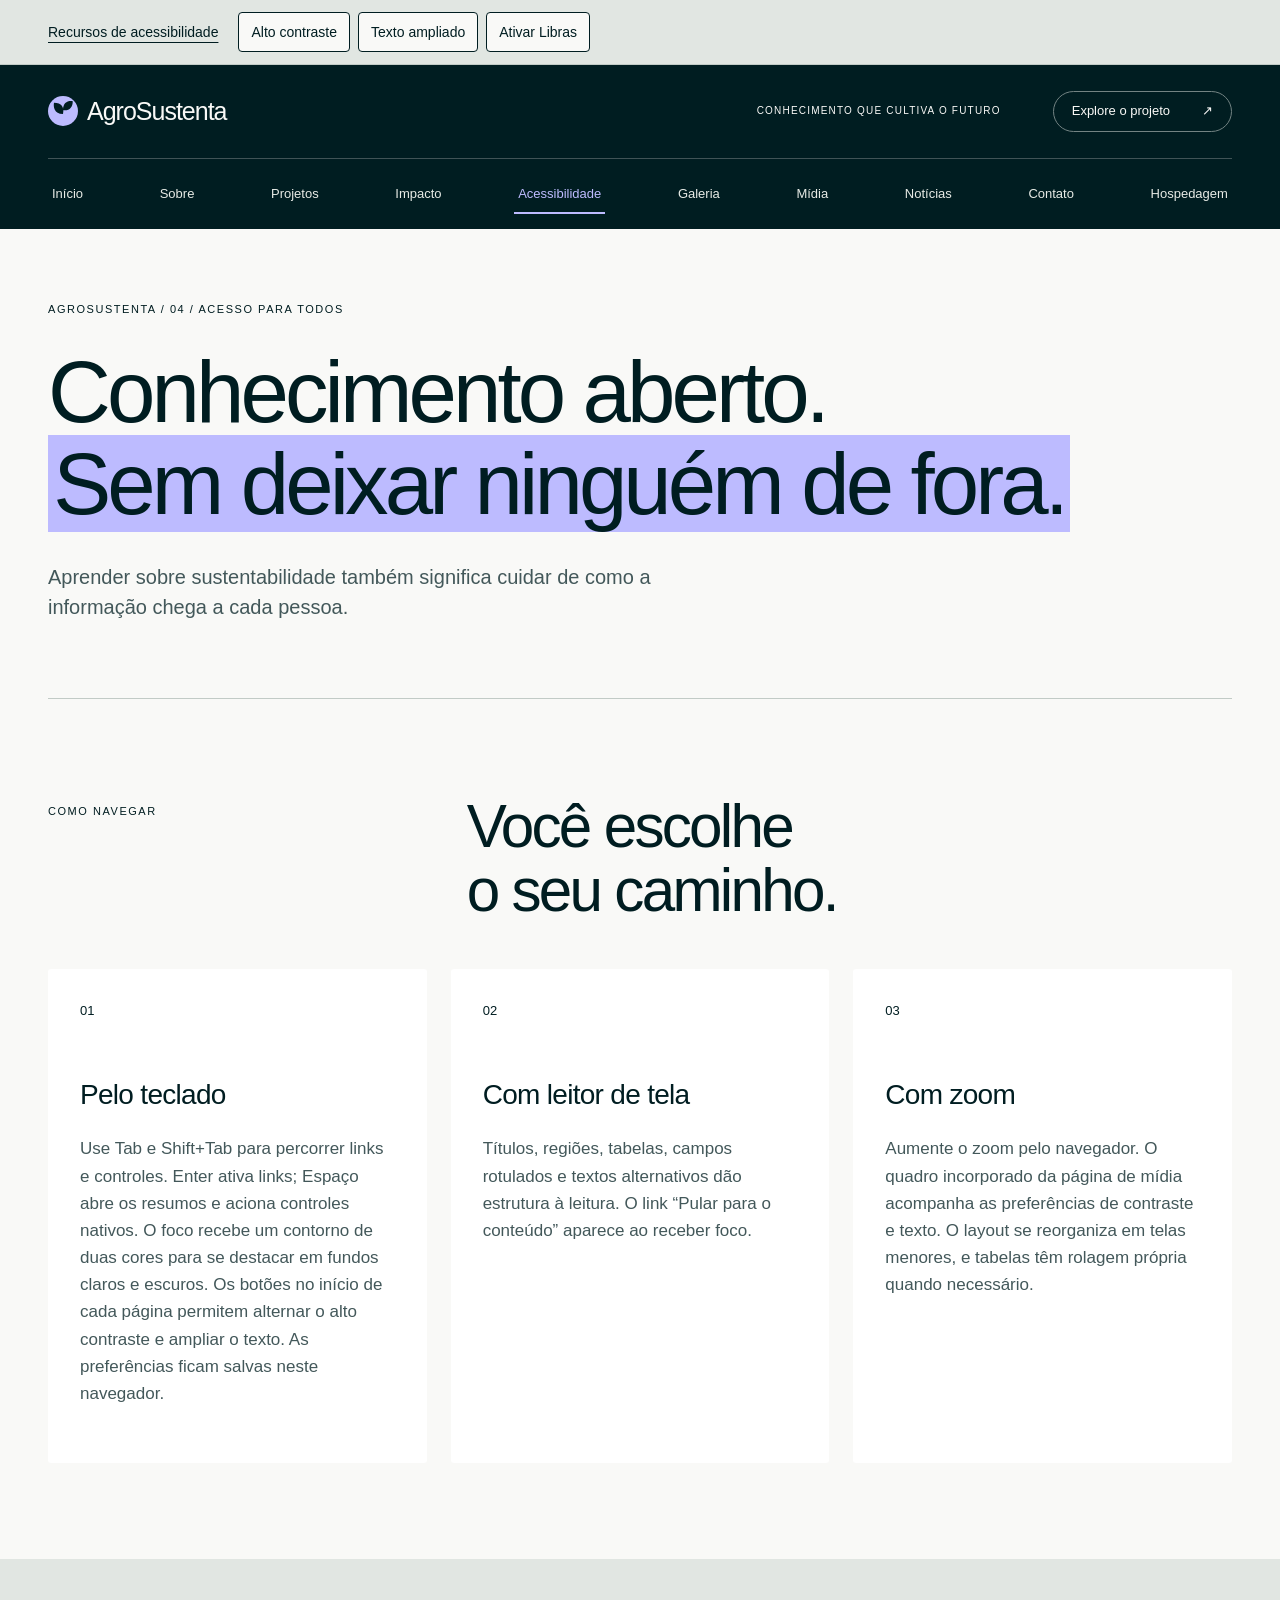
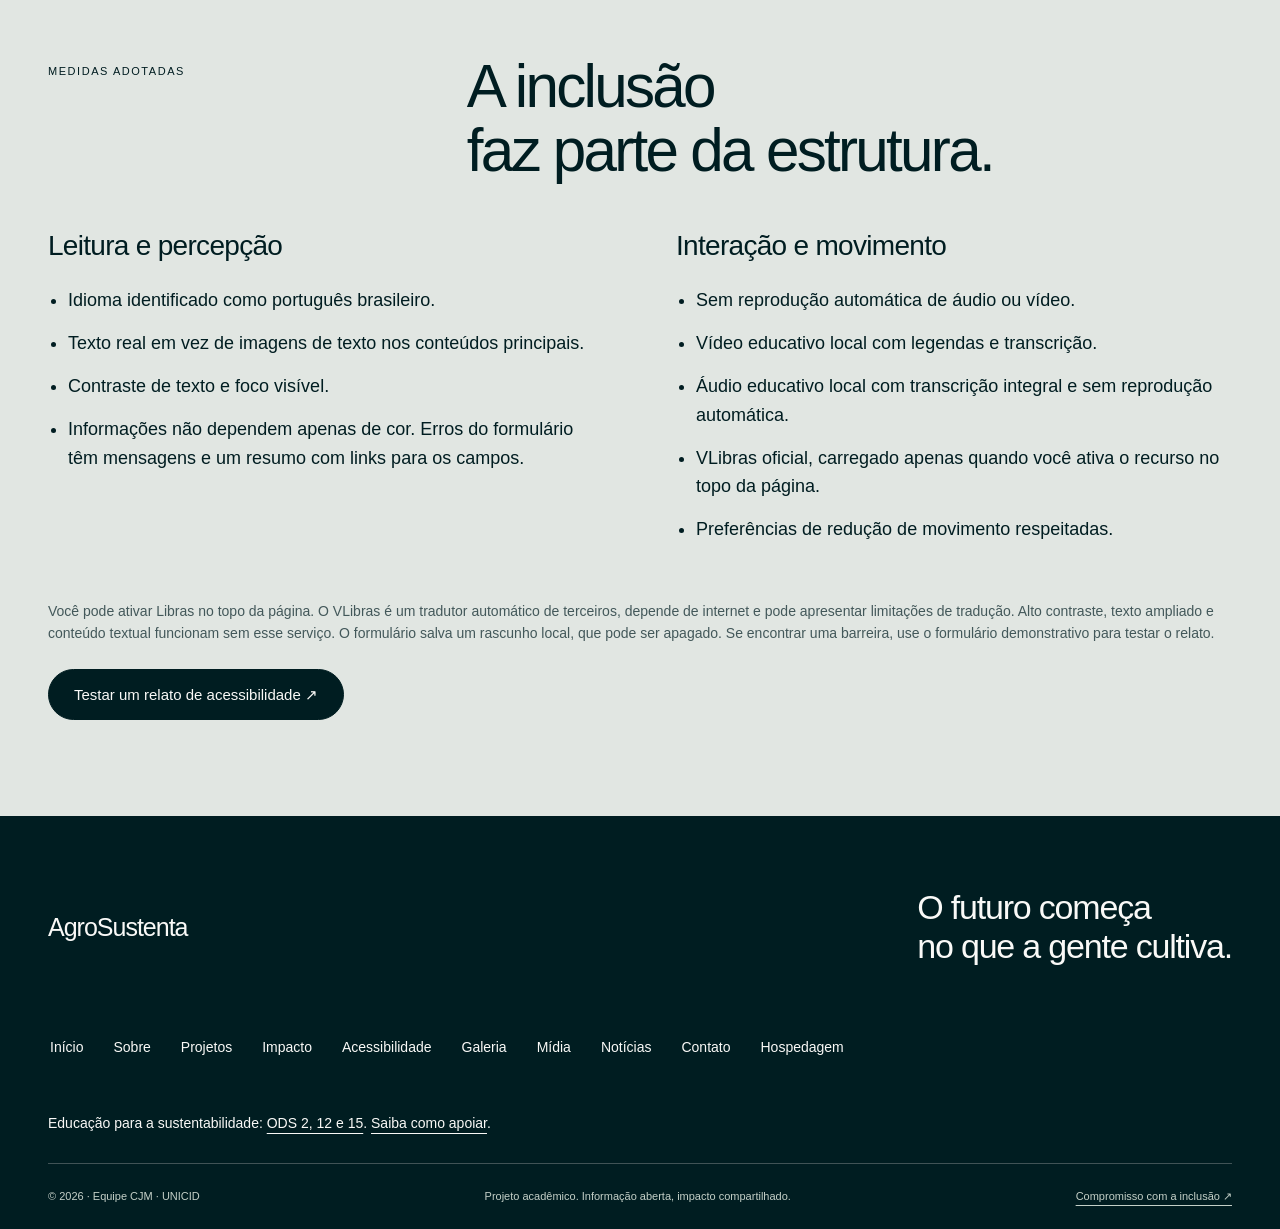
==== commit b932ab58: "fix: melhorar contraste e navegação acessível Adiciona foco em duas cores, resumo navegável de erros" ====
--- a/src/acessibilidade.html
+++ b/src/acessibilidade.html
@@ -47,9 +47,9 @@
 </div>
 <div class="grid three">
 <article class="card"><span class="card-number">01</span><h3>Pelo teclado</h3>
-<p>Use Tab e Shift+Tab para percorrer links e controles. Enter ativa links; Espaço abre os resumos e aciona controles nativos. O foco recebe contorno visível. Os botões no início de cada página permitem alternar o alto contraste e ampliar o texto. As preferências ficam salvas neste navegador.</p></article><article class="card"><span class="card-number">02</span><h3>Com leitor de tela</h3>
+<p>Use Tab e Shift+Tab para percorrer links e controles. Enter ativa links; Espaço abre os resumos e aciona controles nativos. O foco recebe um contorno de duas cores para se destacar em fundos claros e escuros. Os botões no início de cada página permitem alternar o alto contraste e ampliar o texto. As preferências ficam salvas neste navegador.</p></article><article class="card"><span class="card-number">02</span><h3>Com leitor de tela</h3>
 <p>Títulos, regiões, tabelas, campos rotulados e textos alternativos dão estrutura à leitura. O link “Pular para o conteúdo” aparece ao receber foco.</p></article><article class="card"><span class="card-number">03</span><h3>Com zoom</h3>
-<p>Aumente o zoom pelo navegador. O layout se reorganiza em telas menores, e tabelas têm rolagem própria quando necessário.</p></article>
+<p>Aumente o zoom pelo navegador. O quadro incorporado da página de mídia acompanha as preferências de contraste e texto. O layout se reorganiza em telas menores, e tabelas têm rolagem própria quando necessário.</p></article>
 </div>
 </div></section><section class="section sage"><div class="wrap">
 <div class="section-head">
@@ -63,7 +63,7 @@
 <li>Idioma identificado como português brasileiro.</li>
 <li>Texto real em vez de imagens de texto nos conteúdos principais.</li>
 <li>Contraste de texto e foco visível.</li>
-<li>Informações não dependem apenas de cor.</li>
+<li>Informações não dependem apenas de cor. Erros do formulário têm mensagens e um resumo com links para os campos.</li>
 </ul>
 </div>
 <div>
--- a/src/css/style.css
+++ b/src/css/style.css
@@ -79,8 +79,9 @@
   top:8px
 }
 :focus-visible {
-  outline:3px solid #7161d5;
-  outline-offset:5px
+  outline:3px solid #fff;
+  outline-offset:3px;
+  box-shadow:0 0 0 6px #001d21
 }
 .header {
   background:var(--ink);
@@ -126,7 +127,7 @@
 .nav a {
   font-size:0.8125rem;
   text-decoration:none;
-  padding:2px 0;
+  padding:8px 4px;
   color:#e7ebe6
 }
 .nav a[aria-current] {
@@ -238,7 +239,9 @@
   display:flex;
   justify-content:space-between;
   gap:16px;
-  text-shadow:0 1px 8px #000
+  background:#001d21;
+  padding:10px 14px;
+  border-radius:4px
 }
 .section {
   padding:96px 0
@@ -984,3 +987,13 @@
 .alto-contraste * { transition:none!important; }
 .alto-contraste .pill:hover { background:#000; color:#ffeb3b; }
 @media print { .a11y-bar { display:none; } }
+
+/* Resumo de erros e alvos confortáveis para teclado e toque. */
+.footer-nav a { padding:6px 2px; }
+.check { padding:6px 0; }
+.form-errors { border:2px solid #9c2222; border-radius:4px; padding:20px; margin-bottom:28px; background:var(--paper); }
+.form-errors h3 { font-size:1.25rem; letter-spacing:normal; }
+.form-errors ul { margin:0; padding-left:24px; }
+.form-errors a { display:inline-block; padding:4px 0; }
+.alto-contraste .form-errors { border-color:#ffb3b3; }
+.alto-contraste :focus-visible { box-shadow:0 0 0 6px #000; }
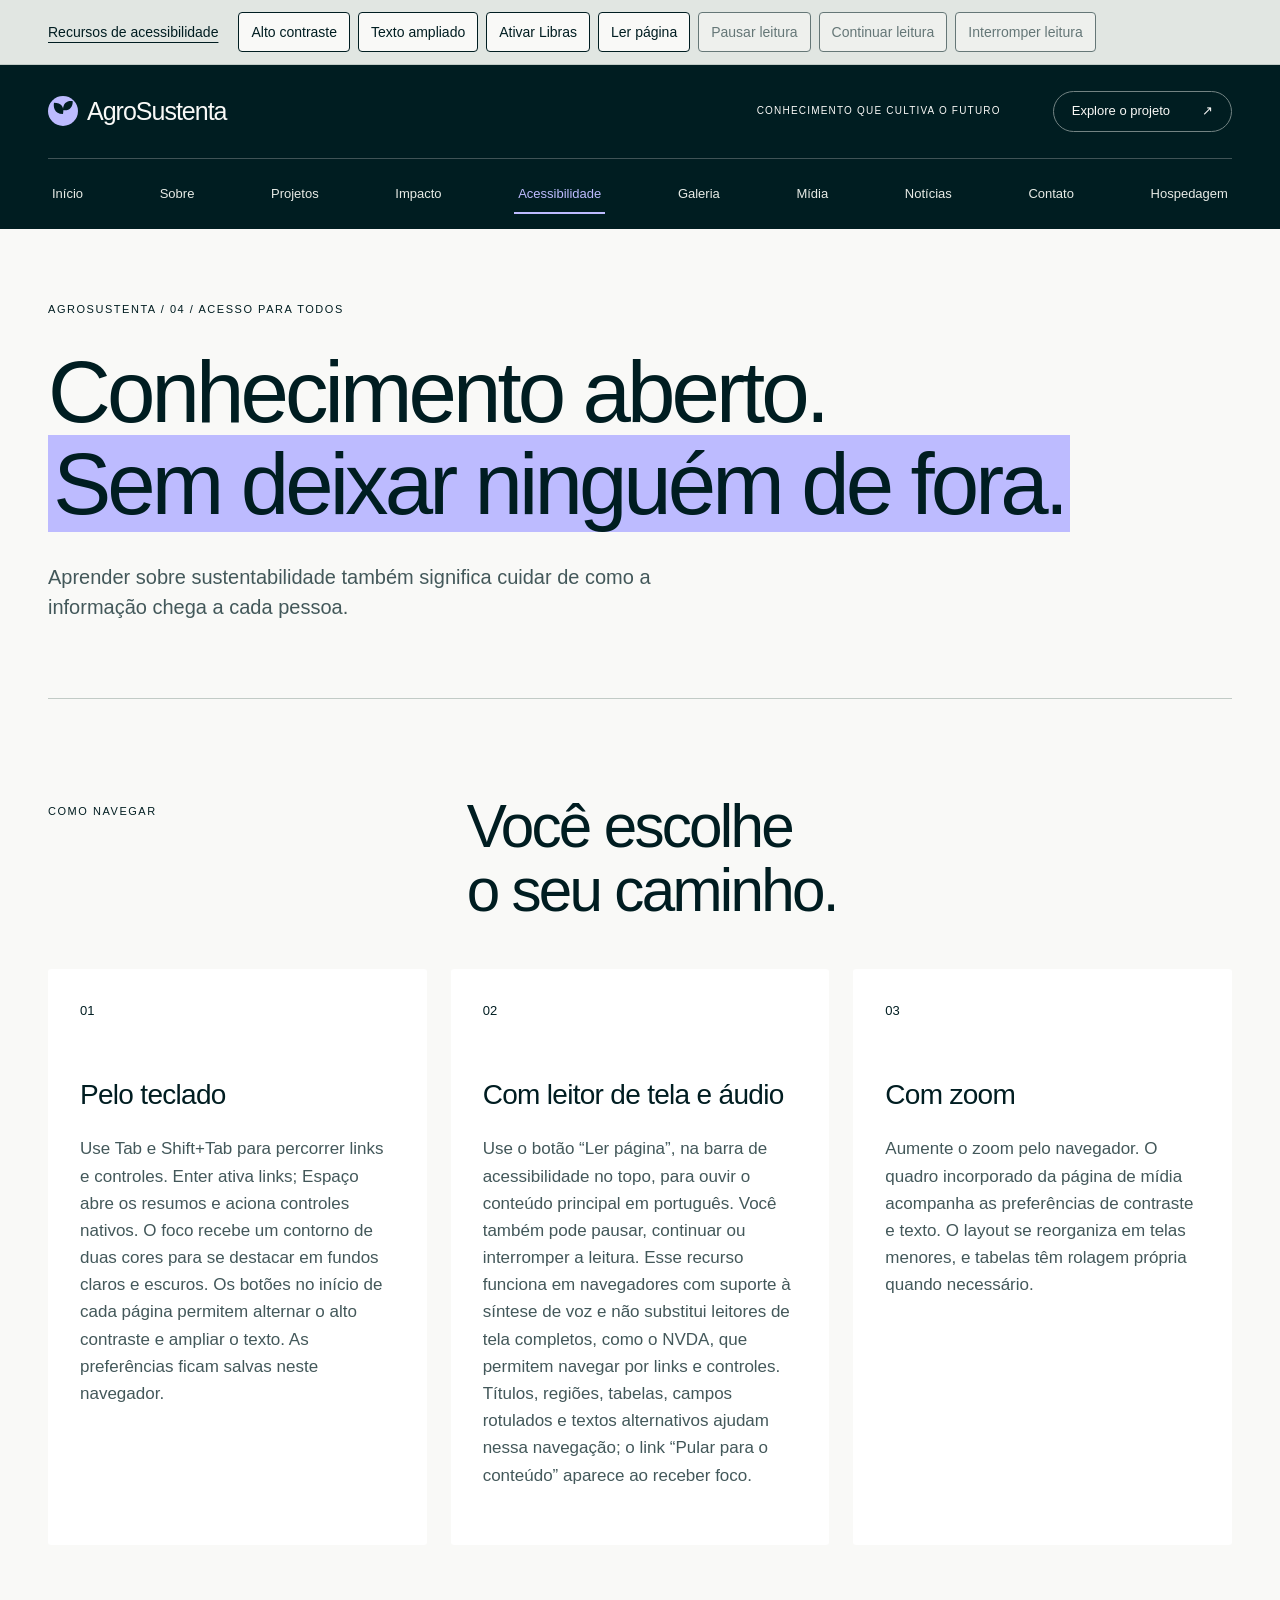
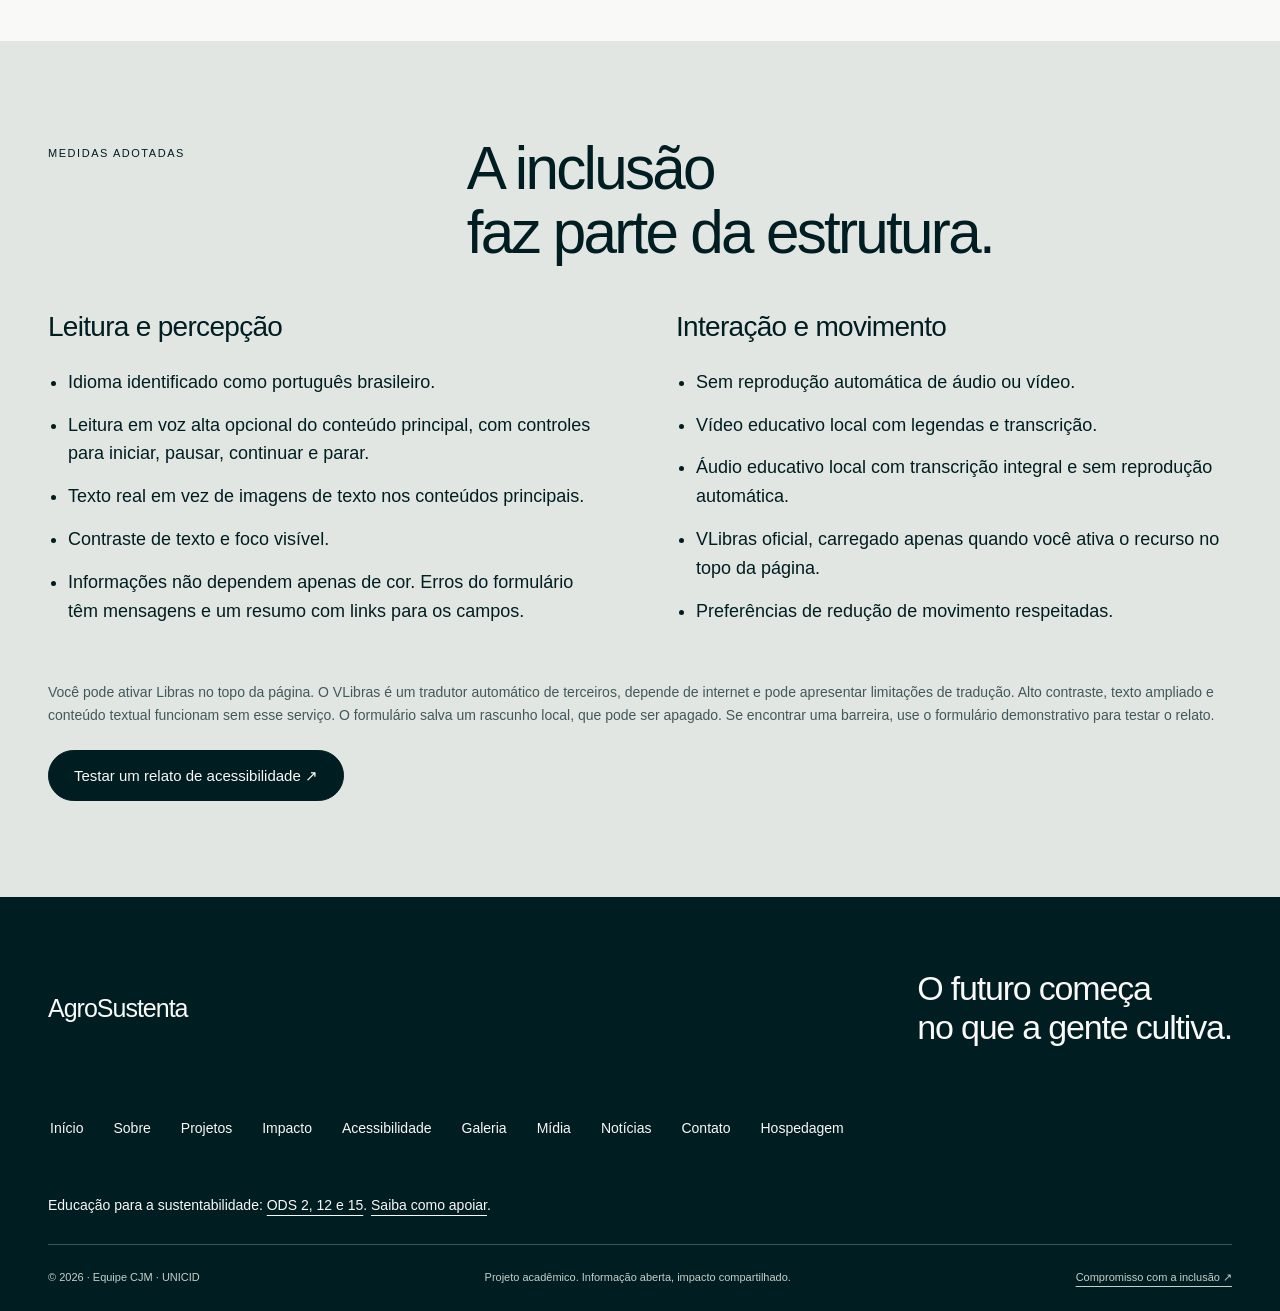
==== commit 193b758a: "fix(a11y): habilitar leitura de página e atualizar recurso de áudio" ====
--- a/src/acessibilidade.html
+++ b/src/acessibilidade.html
@@ -8,11 +8,13 @@
 <meta name="theme-color" content="#001d21">
 <link rel="icon" href="assets/simbolo.svg" type="image/svg+xml">
 <link rel="stylesheet" href="css/style.css">
-<script src="js/acessibilidade.js" defer></script>
+<script src="js/acessibilidade.js?v=20261115-audio" defer></script>
 </head>
 <body>
+<!-- Link de salto para navegação por teclado. -->
 <a class="skip" href="#conteudo">Pular para o conteúdo</a>
 
+<!-- Controles compartilhados de acessibilidade. -->
 <div class="a11y-bar">
   <div class="wrap a11y-inner">
     <a href="acessibilidade.html">Recursos de acessibilidade</a>
@@ -24,6 +26,7 @@
     <p id="aviso-acessibilidade" class="a11y-status" role="status"></p>
   </div>
 </div>
+<!-- Cabeçalho e navegação principal das dez páginas. -->
 <header class="header"><div class="wrap topbar">
 <a class="brand" href="index.html" aria-label="AgroSustenta, início"><img src="assets/simbolo.svg" alt="" width="30" height="30">AgroSustenta</a><span class="header-note">CONHECIMENTO QUE CULTIVA O FUTURO</span><a class="pill small" href="projetos.html">Explore o projeto <span aria-hidden="true">↗</span></a>
 </div>
@@ -37,18 +40,20 @@
 <a href="noticias.html">Notícias</a>
 <a href="contato.html">Contato</a>
 <a href="orcamento_hospedagem.html">Hospedagem</a></nav></header>
+<!-- Região principal e destino do link de salto. -->
 <main id="conteudo" tabindex="-1"><section class="page-intro wrap"><p class="eyebrow">AGROSUSTENTA / 04 / ACESSO PARA TODOS</p>
 <h1>Conhecimento aberto.<br><mark>Sem deixar ninguém de fora.</mark>
 </h1>
 <p class="lead">Aprender sobre sustentabilidade também significa cuidar de como a informação chega a cada pessoa.</p></section><section class="section "><div class="wrap">
 <div class="section-head">
+<!-- Orientações de teclado e recursos de leitura. -->
 <p class="eyebrow">COMO NAVEGAR</p>
 <h2>Você escolhe<br>o seu caminho.</h2>
 </div>
 <div class="grid three">
 <article class="card"><span class="card-number">01</span><h3>Pelo teclado</h3>
-<p>Use Tab e Shift+Tab para percorrer links e controles. Enter ativa links; Espaço abre os resumos e aciona controles nativos. O foco recebe um contorno de duas cores para se destacar em fundos claros e escuros. Os botões no início de cada página permitem alternar o alto contraste e ampliar o texto. As preferências ficam salvas neste navegador.</p></article><article class="card"><span class="card-number">02</span><h3>Com leitor de tela</h3>
-<p>Títulos, regiões, tabelas, campos rotulados e textos alternativos dão estrutura à leitura. O link “Pular para o conteúdo” aparece ao receber foco.</p></article><article class="card"><span class="card-number">03</span><h3>Com zoom</h3>
+<p>Use Tab e Shift+Tab para percorrer links e controles. Enter ativa links; Espaço abre os resumos e aciona controles nativos. O foco recebe um contorno de duas cores para se destacar em fundos claros e escuros. Os botões no início de cada página permitem alternar o alto contraste e ampliar o texto. As preferências ficam salvas neste navegador.</p></article><article class="card"><span class="card-number">02</span><h3>Com leitor de tela e áudio</h3>
+<p>Use o botão “Ler página”, na barra de acessibilidade no topo, para ouvir o conteúdo principal em português. Você também pode pausar, continuar ou interromper a leitura. Esse recurso funciona em navegadores com suporte à síntese de voz e não substitui leitores de tela completos, como o NVDA, que permitem navegar por links e controles. Títulos, regiões, tabelas, campos rotulados e textos alternativos ajudam nessa navegação; o link “Pular para o conteúdo” aparece ao receber foco.</p></article><article class="card"><span class="card-number">03</span><h3>Com zoom</h3>
 <p>Aumente o zoom pelo navegador. O quadro incorporado da página de mídia acompanha as preferências de contraste e texto. O layout se reorganiza em telas menores, e tabelas têm rolagem própria quando necessário.</p></article>
 </div>
 </div></section><section class="section sage"><div class="wrap">
@@ -61,6 +66,7 @@
 <h3>Leitura e percepção</h3>
 <ul class="plain-list">
 <li>Idioma identificado como português brasileiro.</li>
+<li>Leitura em voz alta opcional do conteúdo principal, com controles para iniciar, pausar, continuar e parar.</li>
 <li>Texto real em vez de imagens de texto nos conteúdos principais.</li>
 <li>Contraste de texto e foco visível.</li>
 <li>Informações não dependem apenas de cor. Erros do formulário têm mensagens e um resumo com links para os campos.</li>
@@ -80,6 +86,7 @@
 <p class="note">Você pode ativar Libras no topo da página. O VLibras é um tradutor automático de terceiros, depende de internet e pode apresentar limitações de tradução. Alto contraste, texto ampliado e conteúdo textual funcionam sem esse serviço. O formulário salva um rascunho local, que pode ser apagado. Se encontrar uma barreira, use o formulário demonstrativo para testar o relato.</p>
 <a class="pill" href="contato.html">Testar um relato de acessibilidade ↗</a>
 </div></section></main>
+<!-- Rodapé compartilhado e navegação secundária. -->
 <footer class="footer"><div class="wrap">
 <div class="footer-heading">
 <a class="brand" href="index.html">AgroSustenta</a><p>O futuro começa<br>no que a gente cultiva.</p>
--- a/src/css/style.css
+++ b/src/css/style.css
@@ -1,4 +1,5 @@
 /* AgroSustenta: HTML/CSS estático. Referência editorial AngelList / Refero. */
+/* Tokens de cores e largura máxima compartilhados. */
 :root {
   --ink:#001d21;
   --paper:#f9f9f7;
@@ -8,6 +9,7 @@
   --muted:#43585a;
   --max:1280px
 }
+/* Box sizing uniforme para previsibilidade do layout. */
 * {
   box-sizing:border-box
 }
@@ -62,10 +64,12 @@
   color:var(--ink);
   padding:0 .06em
 }
+/* Contêiner central com largura responsiva. */
 .wrap {
   width:min(var(--max),calc(100% - 96px));
   margin-inline:auto
 }
+/* Link de salto acessível por teclado. */
 .skip {
   position:absolute;
   top:-100px;
@@ -78,11 +82,13 @@
 .skip:focus {
   top:8px
 }
+/* Destaque do foco para navegação sem mouse. */
 :focus-visible {
   outline:3px solid #fff;
   outline-offset:3px;
   box-shadow:0 0 0 6px #001d21
 }
+/* Cabeçalho compartilhado entre páginas. */
 .header {
   background:var(--ink);
   color:var(--paper)
@@ -115,6 +121,7 @@
   margin-left:auto;
   margin-right:28px
 }
+/* Menu principal; rota ativa identificada no HTML. */
 .nav {
   display:flex;
   align-items:center;
@@ -176,6 +183,7 @@
   line-height:1.5;
   margin:0 0 28px
 }
+/* Seção de destaque da página inicial. */
 .hero {
   background:var(--ink);
   color:var(--paper);
@@ -243,6 +251,7 @@
   padding:10px 14px;
   border-radius:4px
 }
+/* Espaçamento comum entre seções. */
 .section {
   padding:96px 0
 }
@@ -262,6 +271,7 @@
 .sage {
   background:var(--sage)
 }
+/* Grade reutilizável para cartões. */
 .grid {
   display:grid;
   gap:24px
@@ -449,6 +459,7 @@
   color:var(--muted);
   margin-top:24px
 }
+/* Rolagem local das tabelas em telas estreitas. */
 .table-scroll {
   overflow:auto;
   margin-bottom:24px
@@ -583,6 +594,7 @@
   object-fit:cover;
   border-radius:240px 240px 4px 4px
 }
+/* Estilos do formulário demonstrativo. */
 .contact fieldset {
   border:0;
   padding:0;
@@ -630,6 +642,7 @@
   flex-shrink:0;
   accent-color:var(--ink)
 }
+/* Estado de conclusão exibido pelo JavaScript ou âncora. */
 .form-status {
   display:none;
   background:var(--accent);
@@ -647,6 +660,7 @@
 .budget h3 {
   margin-top:24px
 }
+/* Rodapé e navegação secundária. */
 .footer {
   background:var(--ink);
   color:var(--paper);
@@ -686,11 +700,13 @@
 .footer-bottom p {
   margin:0
 }
+/* Ajuste de telas muito largas. */
 @media(min-width:1600px) {
   .hero h1 {
     font-size:7rem
   }
 }
+/* Ajuste de tablets e notebooks. */
 @media(max-width:1000px) {
   .wrap {
     width:calc(100% - 48px)
@@ -753,6 +769,7 @@
     flex-wrap:wrap
   }
 }
+/* Ajuste de dispositivos móveis. */
 @media(max-width:600px) {
   .wrap {
     width:calc(100% - 40px)
@@ -901,6 +918,7 @@
     padding:16px 14px
   }
 }
+/* Respeita a preferência por menos movimento. */
 @media(prefers-reduced-motion:reduce) {
   html {
     scroll-behavior:auto
@@ -910,6 +928,7 @@
     transition:none!important
   }
 }
+/* Preserva informações com cores do sistema. */
 @media(forced-colors:active) {
   .pill,.tag {
     border:1px solid ButtonText
@@ -918,6 +937,7 @@
     text-decoration:underline
   }
 }
+/* Configuração de impressão. */
 @media print {
   .header,.footer,.pill,.skip {
     display:none
@@ -997,3 +1017,21 @@
 .form-errors a { display:inline-block; padding:4px 0; }
 .alto-contraste .form-errors { border-color:#ffb3b3; }
 .alto-contraste :focus-visible { box-shadow:0 0 0 6px #000; }
+
+
+/* Leitor em voz alta integrado à barra de acessibilidade. */
+.a11y-reading-controls { display:flex; flex-wrap:wrap; gap:8px; }
+.a11y-reading-controls button {
+  padding:8px 12px; border:1px solid var(--ink); border-radius:4px;
+  background:var(--paper); color:var(--ink); cursor:pointer;
+}
+.a11y-reading-controls button:disabled { opacity:.55; cursor:not-allowed; }
+.alto-contraste .a11y-reading-controls button {
+  background:#000; color:#ffeb3b; border:1px solid #ffeb3b;
+}
+.hosting-cards .card { display:flex; flex-direction:column; align-items:flex-start; }
+.hosting-cards .card p:not(.stat) { font-size:1rem; }
+.hosting-cards .card .stat { margin:24px 0 16px; }
+.hosting-cards .card h3 { margin-bottom:16px; }
+.hosting-cards .card a { margin-top:auto; font-size:.9rem; }
+@media(max-width:1000px) { .hosting-cards { grid-template-columns:1fr; } }
